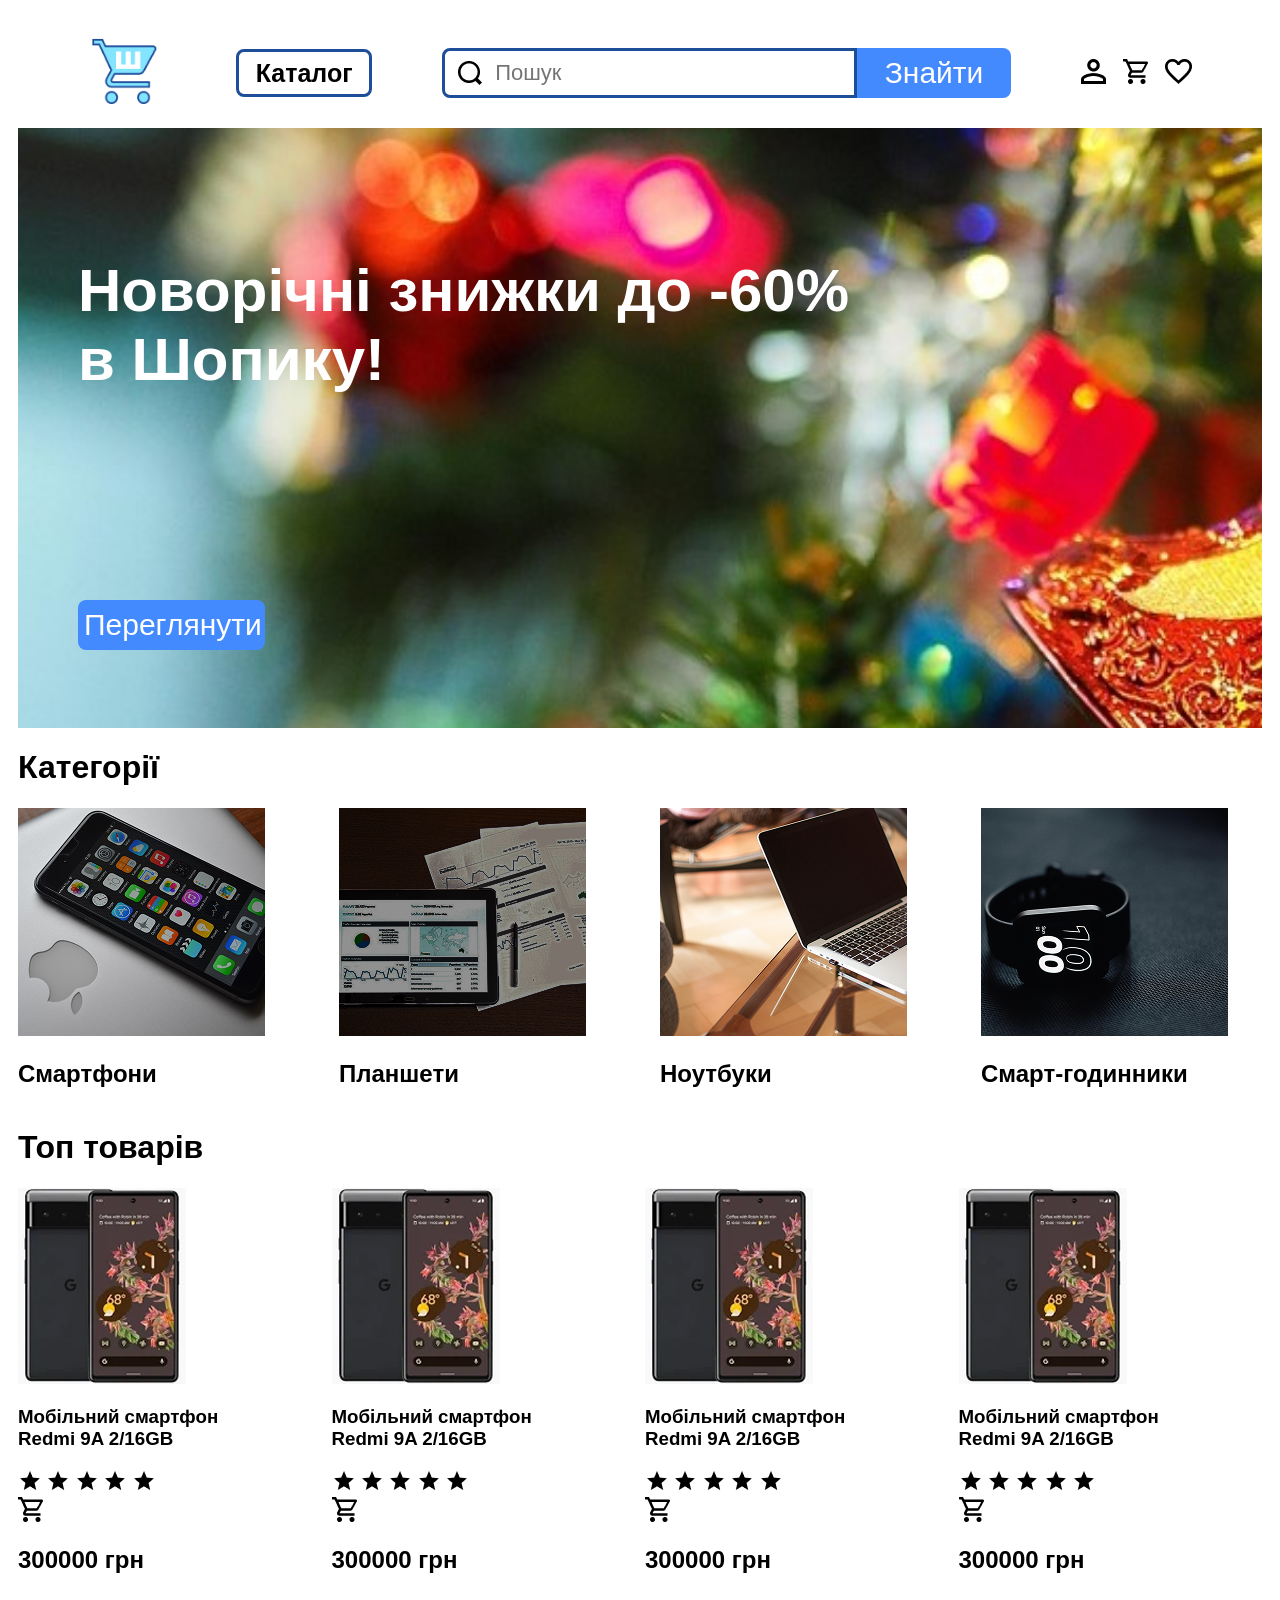
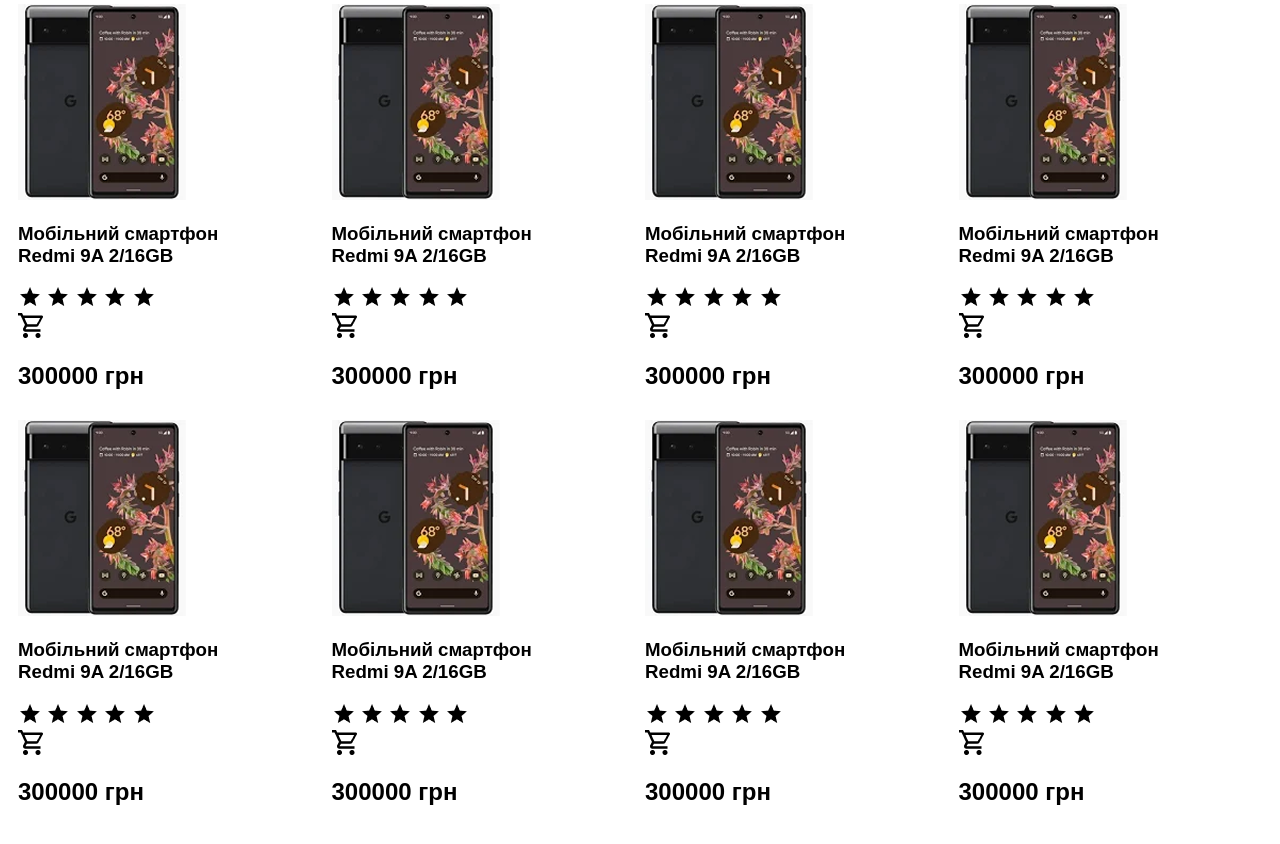
==== index.html @ fdf070a9 "Add files via upload" ====
<!DOCTYPE html>
<html lang="en">
<head>
    <meta charset="UTF-8">
    <meta name="viewport" content="width=device-width, initial-scale=1.0">
    <link rel="stylesheet"  href="css/style.css">
    <title>Шопик - Головна сторінка</title>
</head>
<body>
    <header class="layout_header">
        <div class="layout_container">
            <a href="index.html" class="logo">
                <img src="img/logo.png" alt="shopik">
            </a> 
            <nav class="layout_nav">
                <ul class="dropdown">
                    <a href="#"><h3 class="catalog">Каталог</h3></a>
                    <div class="dropdown_wrapper">
                        <ul class="dropdown_menu">
                            <li><a href="#">Смартфони</a></li>
                            <li><a href="#">Планшети</a></li>
                            <li><a href="#">Ноутбуки</a></li>
                            <li><a href="#">Смарт-годинники</a></li>
                        </ul>
                    </div>
                </ul>
                <form><ul class="search_button">
                    <input type="text" id="field_name" class="search" placeholder="Пошук">
                    <button class="btn">Знайти</button>
                </ul></form>
                <ul class="header_pages">
                    <a href="404.html" class="page">
                        <img src="img/account.png" alt="account">
                    </a> 
                    <a href="404.html" class="page">
                        <img src="img/cart.png" alt="cart">
                    </a> 
                    <a href="404.html" class="page">
                        <img src="img/favourite.png" alt="favourite">
                    </a> 
                </ul>
           </nav>
        </div>
    </header>
        <div class="layout_content">
            <div class="layout_container">
                <div class="sales">
                    <h2>Новорічні знижки до -60%<br>в Шопику!</h2>
                    <a href="sale.html"><button type="button" class="btn_sale">Переглянути</button></a>
                </div>
                <h1>Категорії</h1>
                <div class="categories">
                    <article class="category">
                        <a href="sale.html"><div class="category_img">
                            <img src="img/phone.png" alt="">
                        </div>
                    
                        <div class="category_name">
                            <h2>Смартфони</h2>
                        </div></a>
                    </article>

                    <article class="category">
                        <a href="sale.html"><div class="category_img">
                            <img src="img/tablet.png" alt="">
                        </div>
                    
                        <div class="category_name">
                            <h2>Планшети</h2>
                        </div></a>
                    </article>

                    <article class="category">
                        <a href="sale.html"><div class="category_img">
                            <img src="img/laptop.png" alt="">
                        </div>
                    
                        <div class="category_name">
                            <h2>Ноутбуки</h2>
                        </div></a>
                    </article>

                    <article class="category">
                        <a href="sale.html"><div class="category_img">
                            <img src="img/watch.png" alt="">
                        </div>
                    
                        <div class="category_name">
                            <h2>Смарт-годинники</h2>
                        </div></a>
                    </article>
                </div>
                    <h1>Топ товарів</h1>
                    <div class="top_products">
                        <article class="product">
                            <a href="sale.html"><div class="product_img">
                                <img src="img/product.png" alt="">
                            </div></a>
                        
                            <div class="product_description">
                                <a href="sale.html"><div class="product_name">
                                    <h3>Мобільний смартфон<br>Redmi 9A 2/16GB</h3>
                                </div></a>
                                <div class="product_rating">
                                    <img src="img/star.png" alt="star">
                                    <img src="img/star.png" alt="star">
                                    <img src="img/star.png" alt="star">
                                    <img src="img/star.png" alt="star">
                                    <img src="img/star.png" alt="star">
                                </div>
                                <div class="add_to_cart">
                                    <img src="img/cart.png" alt="">
                                </div>
                                <div class="product_price">
                                    <h2>300000 грн</h2>
                                </div>
                            </div>
                        </article>
                        <article class="product">
                            <a href="sale.html"><div class="product_img">
                                <img src="img/product.png" alt="">
                            </div></a>
                        
                            <div class="product_description">
                                <a href="sale.html"><div class="product_name">
                                    <h3>Мобільний смартфон<br>Redmi 9A 2/16GB</h3>
                                </div></a>
                                <div class="product_rating">
                                    <img src="img/star.png" alt="star">
                                    <img src="img/star.png" alt="star">
                                    <img src="img/star.png" alt="star">
                                    <img src="img/star.png" alt="star">
                                    <img src="img/star.png" alt="star">
                                </div>
                                <div class="add_to_cart">
                                    <img src="img/cart.png" alt="">
                                </div>
                                <div class="product_price">
                                    <h2>300000 грн</h2>
                                </div>
                            </div>
                        </article>
                        <article class="product">
                            <a href="sale.html"><div class="product_img">
                                <img src="img/product.png" alt="">
                            </div></a>
                        
                            <div class="product_description">
                                <a href="sale.html"><div class="product_name">
                                    <h3>Мобільний смартфон<br>Redmi 9A 2/16GB</h3>
                                </div></a>
                                <div class="product_rating">
                                    <img src="img/star.png" alt="star">
                                    <img src="img/star.png" alt="star">
                                    <img src="img/star.png" alt="star">
                                    <img src="img/star.png" alt="star">
                                    <img src="img/star.png" alt="star">
                                </div>
                                <div class="add_to_cart">
                                    <img src="img/cart.png" alt="">
                                </div>
                                <div class="product_price">
                                    <h2>300000 грн</h2>
                                </div>
                            </div>
                        </article>
                        <article class="product">
                            <a href="sale.html"><div class="product_img">
                                <img src="img/product.png" alt="">
                            </div></a>
                        
                            <div class="product_description">
                                <a href="sale.html"><div class="product_name">
                                    <h3>Мобільний смартфон<br>Redmi 9A 2/16GB</h3>
                                </div></a>
                                <div class="product_rating">
                                    <img src="img/star.png" alt="star">
                                    <img src="img/star.png" alt="star">
                                    <img src="img/star.png" alt="star">
                                    <img src="img/star.png" alt="star">
                                    <img src="img/star.png" alt="star">
                                </div>
                                <div class="add_to_cart">
                                    <img src="img/cart.png" alt="">
                                </div>
                                <div class="product_price">
                                    <h2>300000 грн</h2>
                                </div>
                            </div>
                        </article>
                        <article class="product">
                            <a href="sale.html"><div class="product_img">
                                <img src="img/product.png" alt="">
                            </div></a>
                        
                            <div class="product_description">
                                <a href="sale.html"><div class="product_name">
                                    <h3>Мобільний смартфон<br>Redmi 9A 2/16GB</h3>
                                </div></a>
                                <div class="product_rating">
                                    <img src="img/star.png" alt="star">
                                    <img src="img/star.png" alt="star">
                                    <img src="img/star.png" alt="star">
                                    <img src="img/star.png" alt="star">
                                    <img src="img/star.png" alt="star">
                                </div>
                                <div class="add_to_cart">
                                    <img src="img/cart.png" alt="">
                                </div>
                                <div class="product_price">
                                    <h2>300000 грн</h2>
                                </div>
                            </div>
                        </article>
                        <article class="product">
                            <a href="sale.html"><div class="product_img">
                                <img src="img/product.png" alt="">
                            </div></a>
                        
                            <div class="product_description">
                                <a href="sale.html"><div class="product_name">
                                    <h3>Мобільний смартфон<br>Redmi 9A 2/16GB</h3>
                                </div></a>
                                <div class="product_rating">
                                    <img src="img/star.png" alt="star">
                                    <img src="img/star.png" alt="star">
                                    <img src="img/star.png" alt="star">
                                    <img src="img/star.png" alt="star">
                                    <img src="img/star.png" alt="star">
                                </div>
                                <div class="add_to_cart">
                                    <img src="img/cart.png" alt="">
                                </div>
                                <div class="product_price">
                                    <h2>300000 грн</h2>
                                </div>
                            </div>
                        </article>
                        <article class="product">
                            <a href="sale.html"><div class="product_img">
                                <img src="img/product.png" alt="">
                            </div></a>
                        
                            <div class="product_description">
                                <a href="sale.html"><div class="product_name">
                                    <h3>Мобільний смартфон<br>Redmi 9A 2/16GB</h3>
                                </div></a>
                                <div class="product_rating">
                                    <img src="img/star.png" alt="star">
                                    <img src="img/star.png" alt="star">
                                    <img src="img/star.png" alt="star">
                                    <img src="img/star.png" alt="star">
                                    <img src="img/star.png" alt="star">
                                </div>
                                <div class="add_to_cart">
                                    <img src="img/cart.png" alt="">
                                </div>
                                <div class="product_price">
                                    <h2>300000 грн</h2>
                                </div>
                            </div>
                        </article>
                        <article class="product">
                            <a href="sale.html"><div class="product_img">
                                <img src="img/product.png" alt="">
                            </div></a>
                        
                            <div class="product_description">
                                <a href="sale.html"><div class="product_name">
                                    <h3>Мобільний смартфон<br>Redmi 9A 2/16GB</h3>
                                </div></a>
                                <div class="product_rating">
                                    <img src="img/star.png" alt="star">
                                    <img src="img/star.png" alt="star">
                                    <img src="img/star.png" alt="star">
                                    <img src="img/star.png" alt="star">
                                    <img src="img/star.png" alt="star">
                                </div>
                                <div class="add_to_cart">
                                    <img src="img/cart.png" alt="">
                                </div>
                                <div class="product_price">
                                    <h2>300000 грн</h2>
                                </div>
                            </div>
                        </article>
                        <article class="product">
                            <a href="sale.html"><div class="product_img">
                                <img src="img/product.png" alt="">
                            </div></a>
                        
                            <div class="product_description">
                                <a href="sale.html"><div class="product_name">
                                    <h3>Мобільний смартфон<br>Redmi 9A 2/16GB</h3>
                                </div></a>
                                <div class="product_rating">
                                    <img src="img/star.png" alt="star">
                                    <img src="img/star.png" alt="star">
                                    <img src="img/star.png" alt="star">
                                    <img src="img/star.png" alt="star">
                                    <img src="img/star.png" alt="star">
                                </div>
                                <div class="add_to_cart">
                                    <img src="img/cart.png" alt="">
                                </div>
                                <div class="product_price">
                                    <h2>300000 грн</h2>
                                </div>
                            </div>
                        </article>
                        <article class="product">
                            <a href="sale.html"><div class="product_img">
                                <img src="img/product.png" alt="">
                            </div></a>
                        
                            <div class="product_description">
                                <a href="sale.html"><div class="product_name">
                                    <h3>Мобільний смартфон<br>Redmi 9A 2/16GB</h3>
                                </div></a>
                                <div class="product_rating">
                                    <img src="img/star.png" alt="star">
                                    <img src="img/star.png" alt="star">
                                    <img src="img/star.png" alt="star">
                                    <img src="img/star.png" alt="star">
                                    <img src="img/star.png" alt="star">
                                </div>
                                <div class="add_to_cart">
                                    <img src="img/cart.png" alt="">
                                </div>
                                <div class="product_price">
                                    <h2>300000 грн</h2>
                                </div>
                            </div>
                        </article>
                        <article class="product">
                            <a href="sale.html"><div class="product_img">
                                <img src="img/product.png" alt="">
                            </div></a>
                        
                            <div class="product_description">
                                <a href="sale.html"><div class="product_name">
                                    <h3>Мобільний смартфон<br>Redmi 9A 2/16GB</h3>
                                </div></a>
                                <div class="product_rating">
                                    <img src="img/star.png" alt="star">
                                    <img src="img/star.png" alt="star">
                                    <img src="img/star.png" alt="star">
                                    <img src="img/star.png" alt="star">
                                    <img src="img/star.png" alt="star">
                                </div>
                                <div class="add_to_cart">
                                    <img src="img/cart.png" alt="">
                                </div>
                                <div class="product_price">
                                    <h2>300000 грн</h2>
                                </div>
                            </div>
                        </article>
                        <article class="product">
                            <a href="sale.html"><div class="product_img">
                                <img src="img/product.png" alt="">
                            </div></a>
                        
                            <div class="product_description">
                                <a href="sale.html"><div class="product_name">
                                    <h3>Мобільний смартфон<br>Redmi 9A 2/16GB</h3>
                                </div></a>
                                <div class="product_rating">
                                    <img src="img/star.png" alt="star">
                                    <img src="img/star.png" alt="star">
                                    <img src="img/star.png" alt="star">
                                    <img src="img/star.png" alt="star">
                                    <img src="img/star.png" alt="star">
                                </div>
                                <div class="add_to_cart">
                                    <img src="img/cart.png" alt="">
                                </div>
                                <div class="product_price">
                                    <h2>300000 грн</h2>
                                </div>
                            </div>
                        </article>
                    </div>
                </div>
            </div>
        </div>
</body>
</html>
---- css/style.css ----
:root{
    font-family: 'Franklin Gothic Medium', 'Arial Narrow', Arial, sans-serif;
    margin: 10px;
}

.layout_header > .layout_container{
    display: flex;
    flex-flow: row nowrap;
    justify-content: center;
    align-items: center;
    gap: 30px;
}

.layout_nav{
    list-style: none;
    margin-top: -10px;
    margin-bottom: -10px;
    display: flex;
    flex-flow: row nowrap;
    align-items: center;
    gap: 30px;
}

.header_pages{
   display: grid;
   grid-template-columns: 1fr 1fr 1fr;
   grid-gap: 15px 15px;
   flex-flow: row nowrap;
   align-items: center;
}

.logo > img{
    width: 78px;
    height: auto;
}

.top_products{
    display: grid;
    grid-template-columns: 1fr 1fr 1fr 1fr;
    grid-gap: 10px 10px;
    align-items: center;
    justify-content: space-between;
    flex-flow: row nowrap;
}

.categories{
    display: grid;
    grid-template-columns: 1fr 1fr 1fr 1fr;
    grid-gap: 40px 40px;
    align-items: end;
    
}

.layout_container > .categories{
    justify-content: center;
    align-items: start;
}

.layout_container > .categories > .category_name{
    color: white;
}

.layout_nav > ul{
    list-style: none;
}

a{
    text-decoration: none;
    color: black;
}

.search{
    appearance: none;
    background-image: url(../img/search.png);
    background-repeat: no-repeat;
    background-position: left 13px top 50%;
    width: 400px;
    height: 42px;
    padding-left: 50px;
    border-radius: 8px 0 0 8px;
    border: 3px solid #1E4D9A;
    font-size: 22px;
}

.header_pages{
    gap: 15px;
}

.search_button{
    display: flex;
    flex-flow: row nowrap;
    justify-content: space-between;
    align-items: center;
}

.btn{
    border: 0;
    width: 30%;
    height: 50px;
    font-size: 30px;
    border-radius: 0 8px 8px 0;
    background-color: #448AFF;
    color: white;
}

.btn_buy{
    border: 0;
    width: 40%;
    height: 50px;
    font-size: 30px;
    border-radius: 8px;
    background-color: #448AFF;
    color: white;
}

.layout_nav > ul > .dropdown:hover > .dropdown_wrapper{
    display: block;
}

.layout_nav > ul > .dropdown{
    position: relative;
}

.dropdown_wrapper{
    padding: 16px;
    display: none;
    position: absolute;
    left: 0;
    top: 100%;
    z-index: 120;
}

.dropdown_menu{
    background-color: white;
    margin: 0;
    list-style: none;
    min-width: 221px;
    border-radius: 8px;
    box-shadow: 0px 0px 0px rgba(18, 40, 85, 0.04), 0px 0px 2px rgba(14, 16, 20, 0.08), 0px, 4px, 12px, rgba(34, 36, 41, 0.08);
    padding-left: 8px;
}

.dropdown_menu > ul > a{
    padding: 8px;
    display: block;
    border-radius: 4px;
    color: #0E1014;
    font-family: "SF Pro Text", sans-serif;
    font-size: 16px;
    line-height: 1.5;
}

.dropdown_menu > ul > a:hover{
    background: #e8f6ff;
    color: #1B8BE0;
}

.btn_sale{
    border: 0;
    width: 15%;
    height: 50px;
    font-size: 30px;
    border-radius: 8px;
    background-color: #448AFF;
    color: white;
    margin-left: 60px;
}

.sales{
    height: 600px;  
    align-items: center;
    display: grid;
    gap: 0;
    background: url(../img/christmas.jpg);
    background-repeat: no-repeat;
    background-size: 2700px auto;
    
}

.sales > h2{
    font-size: 60px;
    color: white;
    margin-left: 60px;
}

.product_rating{
    width: 50%;
    height: auto;
}

.catalog{
    font-size: 25px;
    border: 3px solid #1E4D9A;
    height: 42px;
    width: 130px;
    border-radius: 8px;
    text-align: center;
    display: flex;
    justify-content: center;
    align-items: center;
}

.product_characteristics{
    display: flex;
    justify-content: space-between;
    align-items: center;
    list-style-type: none;
    padding: 10px 0;
}

.characteristic > span{
    font-size: 30px;
    margin-right: 500px;
}
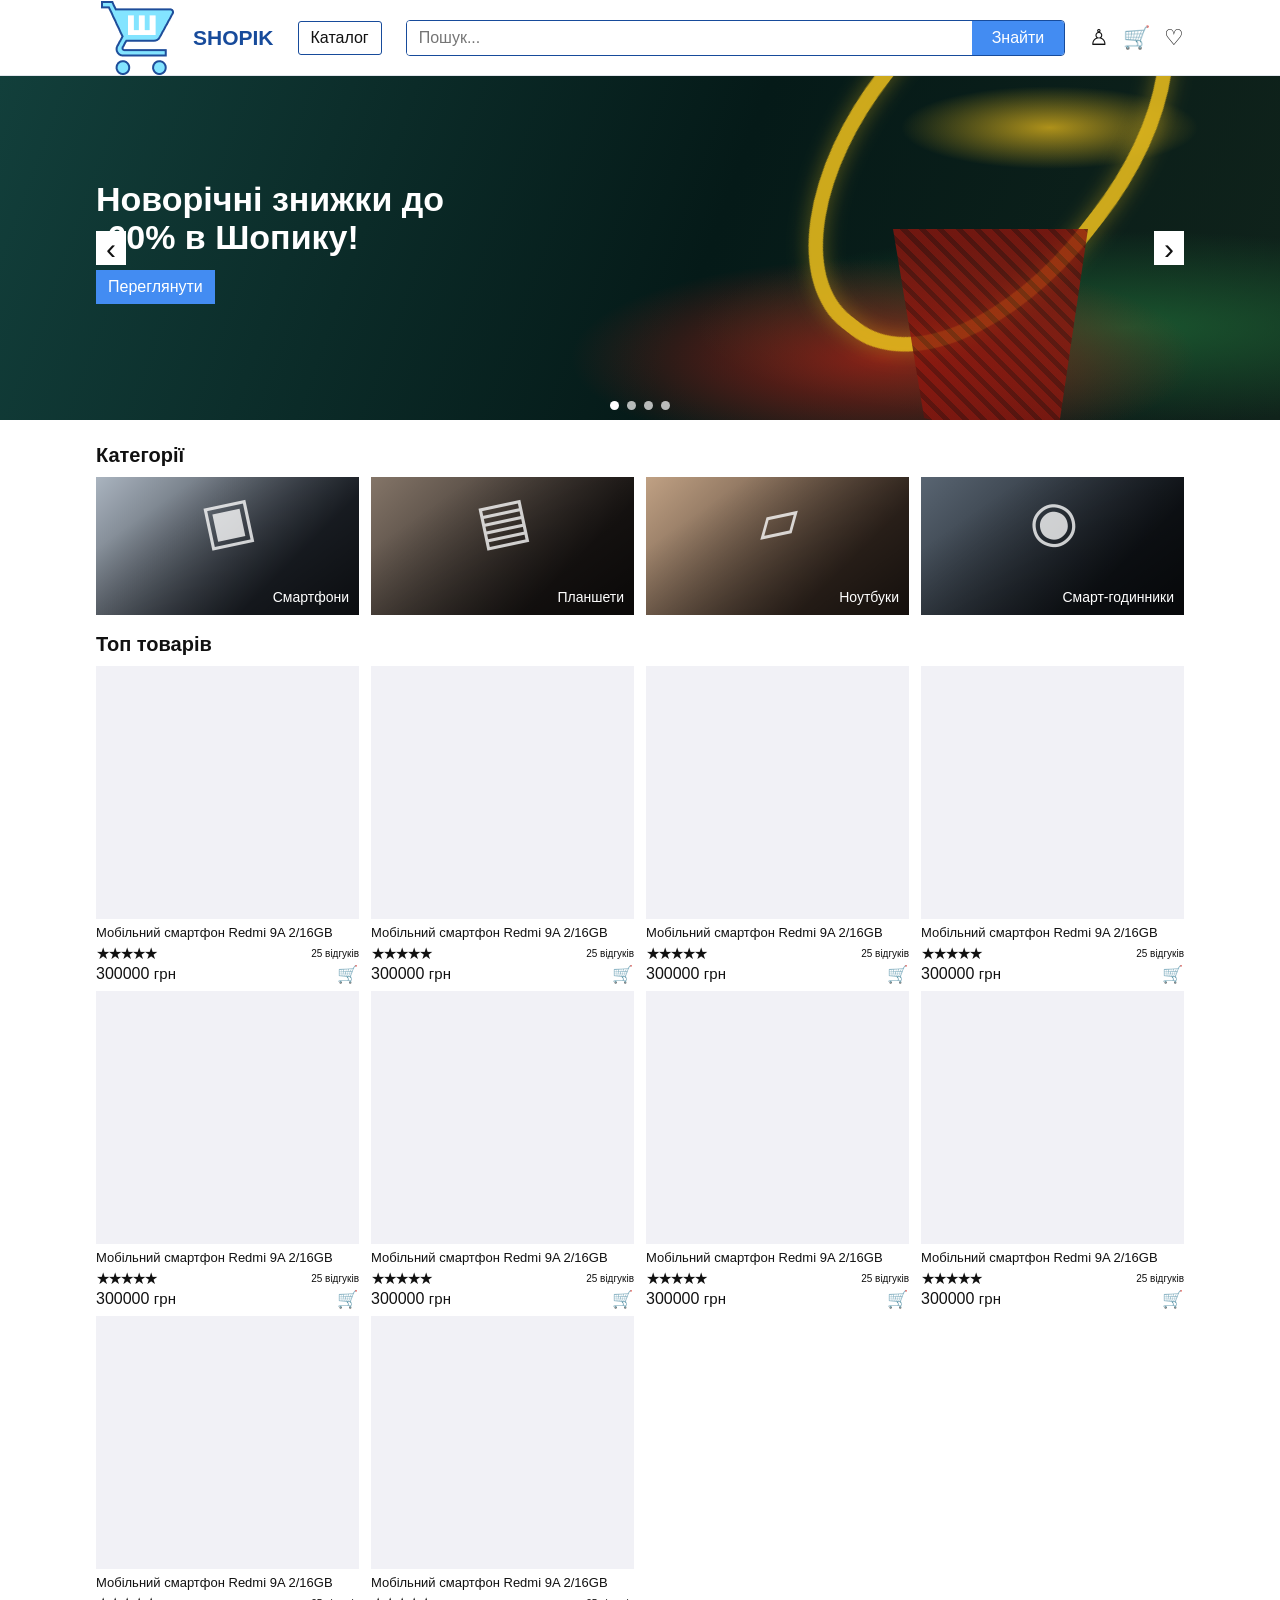
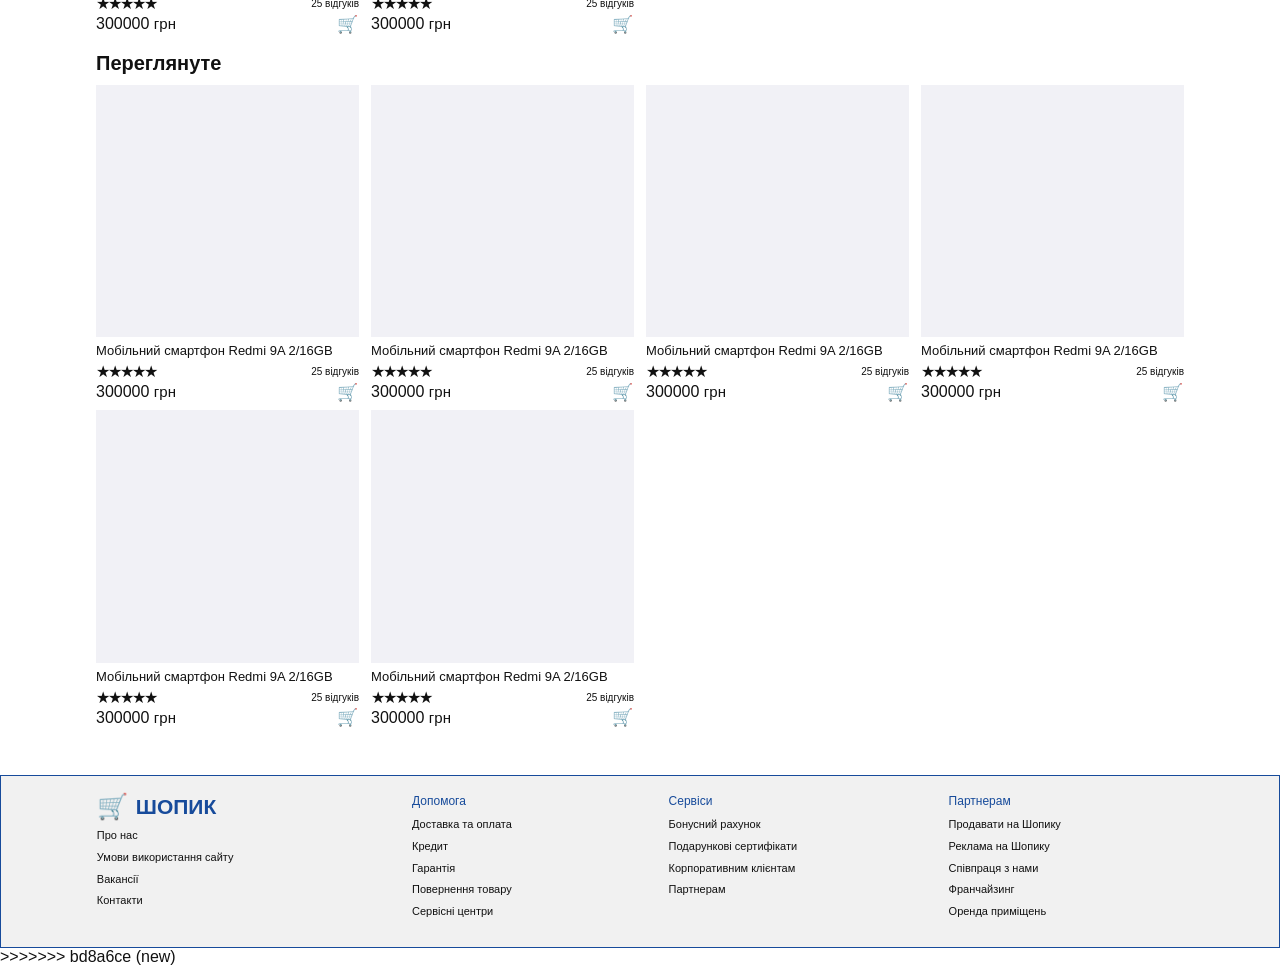
==== commit fb1dd94d: "new" ====
--- a/index.html
+++ b/index.html
@@ -1,388 +1,599 @@
-<!DOCTYPE html>
-<html lang="en">
-<head>
-    <meta charset="UTF-8">
-    <meta name="viewport" content="width=device-width, initial-scale=1.0">
-    <link rel="stylesheet"  href="css/style.css">
-    <title>Шопик - Головна сторінка</title>
-</head>
-<body>
-    <header class="layout_header">
-        <div class="layout_container">
-            <a href="index.html" class="logo">
-                <img src="img/logo.png" alt="shopik">
-            </a> 
-            <nav class="layout_nav">
-                <ul class="dropdown">
-                    <a href="#"><h3 class="catalog">Каталог</h3></a>
-                    <div class="dropdown_wrapper">
-                        <ul class="dropdown_menu">
-                            <li><a href="#">Смартфони</a></li>
-                            <li><a href="#">Планшети</a></li>
-                            <li><a href="#">Ноутбуки</a></li>
-                            <li><a href="#">Смарт-годинники</a></li>
-                        </ul>
-                    </div>
-                </ul>
-                <form><ul class="search_button">
-                    <input type="text" id="field_name" class="search" placeholder="Пошук">
-                    <button class="btn">Знайти</button>
-                </ul></form>
-                <ul class="header_pages">
-                    <a href="404.html" class="page">
-                        <img src="img/account.png" alt="account">
-                    </a> 
-                    <a href="404.html" class="page">
-                        <img src="img/cart.png" alt="cart">
-                    </a> 
-                    <a href="404.html" class="page">
-                        <img src="img/favourite.png" alt="favourite">
-                    </a> 
-                </ul>
-           </nav>
-        </div>
-    </header>
-        <div class="layout_content">
-            <div class="layout_container">
-                <div class="sales">
-                    <h2>Новорічні знижки до -60%<br>в Шопику!</h2>
-                    <a href="sale.html"><button type="button" class="btn_sale">Переглянути</button></a>
-                </div>
-                <h1>Категорії</h1>
-                <div class="categories">
-                    <article class="category">
-                        <a href="sale.html"><div class="category_img">
-                            <img src="img/phone.png" alt="">
-                        </div>
-                    
-                        <div class="category_name">
-                            <h2>Смартфони</h2>
-                        </div></a>
-                    </article>
-
-                    <article class="category">
-                        <a href="sale.html"><div class="category_img">
-                            <img src="img/tablet.png" alt="">
-                        </div>
-                    
-                        <div class="category_name">
-                            <h2>Планшети</h2>
-                        </div></a>
-                    </article>
-
-                    <article class="category">
-                        <a href="sale.html"><div class="category_img">
-                            <img src="img/laptop.png" alt="">
-                        </div>
-                    
-                        <div class="category_name">
-                            <h2>Ноутбуки</h2>
-                        </div></a>
-                    </article>
-
-                    <article class="category">
-                        <a href="sale.html"><div class="category_img">
-                            <img src="img/watch.png" alt="">
-                        </div>
-                    
-                        <div class="category_name">
-                            <h2>Смарт-годинники</h2>
-                        </div></a>
-                    </article>
-                </div>
-                    <h1>Топ товарів</h1>
-                    <div class="top_products">
-                        <article class="product">
-                            <a href="sale.html"><div class="product_img">
-                                <img src="img/product.png" alt="">
-                            </div></a>
-                        
-                            <div class="product_description">
-                                <a href="sale.html"><div class="product_name">
-                                    <h3>Мобільний смартфон<br>Redmi 9A 2/16GB</h3>
-                                </div></a>
-                                <div class="product_rating">
-                                    <img src="img/star.png" alt="star">
-                                    <img src="img/star.png" alt="star">
-                                    <img src="img/star.png" alt="star">
-                                    <img src="img/star.png" alt="star">
-                                    <img src="img/star.png" alt="star">
-                                </div>
-                                <div class="add_to_cart">
-                                    <img src="img/cart.png" alt="">
-                                </div>
-                                <div class="product_price">
-                                    <h2>300000 грн</h2>
-                                </div>
-                            </div>
-                        </article>
-                        <article class="product">
-                            <a href="sale.html"><div class="product_img">
-                                <img src="img/product.png" alt="">
-                            </div></a>
-                        
-                            <div class="product_description">
-                                <a href="sale.html"><div class="product_name">
-                                    <h3>Мобільний смартфон<br>Redmi 9A 2/16GB</h3>
-                                </div></a>
-                                <div class="product_rating">
-                                    <img src="img/star.png" alt="star">
-                                    <img src="img/star.png" alt="star">
-                                    <img src="img/star.png" alt="star">
-                                    <img src="img/star.png" alt="star">
-                                    <img src="img/star.png" alt="star">
-                                </div>
-                                <div class="add_to_cart">
-                                    <img src="img/cart.png" alt="">
-                                </div>
-                                <div class="product_price">
-                                    <h2>300000 грн</h2>
-                                </div>
-                            </div>
-                        </article>
-                        <article class="product">
-                            <a href="sale.html"><div class="product_img">
-                                <img src="img/product.png" alt="">
-                            </div></a>
-                        
-                            <div class="product_description">
-                                <a href="sale.html"><div class="product_name">
-                                    <h3>Мобільний смартфон<br>Redmi 9A 2/16GB</h3>
-                                </div></a>
-                                <div class="product_rating">
-                                    <img src="img/star.png" alt="star">
-                                    <img src="img/star.png" alt="star">
-                                    <img src="img/star.png" alt="star">
-                                    <img src="img/star.png" alt="star">
-                                    <img src="img/star.png" alt="star">
-                                </div>
-                                <div class="add_to_cart">
-                                    <img src="img/cart.png" alt="">
-                                </div>
-                                <div class="product_price">
-                                    <h2>300000 грн</h2>
-                                </div>
-                            </div>
-                        </article>
-                        <article class="product">
-                            <a href="sale.html"><div class="product_img">
-                                <img src="img/product.png" alt="">
-                            </div></a>
-                        
-                            <div class="product_description">
-                                <a href="sale.html"><div class="product_name">
-                                    <h3>Мобільний смартфон<br>Redmi 9A 2/16GB</h3>
-                                </div></a>
-                                <div class="product_rating">
-                                    <img src="img/star.png" alt="star">
-                                    <img src="img/star.png" alt="star">
-                                    <img src="img/star.png" alt="star">
-                                    <img src="img/star.png" alt="star">
-                                    <img src="img/star.png" alt="star">
-                                </div>
-                                <div class="add_to_cart">
-                                    <img src="img/cart.png" alt="">
-                                </div>
-                                <div class="product_price">
-                                    <h2>300000 грн</h2>
-                                </div>
-                            </div>
-                        </article>
-                        <article class="product">
-                            <a href="sale.html"><div class="product_img">
-                                <img src="img/product.png" alt="">
-                            </div></a>
-                        
-                            <div class="product_description">
-                                <a href="sale.html"><div class="product_name">
-                                    <h3>Мобільний смартфон<br>Redmi 9A 2/16GB</h3>
-                                </div></a>
-                                <div class="product_rating">
-                                    <img src="img/star.png" alt="star">
-                                    <img src="img/star.png" alt="star">
-                                    <img src="img/star.png" alt="star">
-                                    <img src="img/star.png" alt="star">
-                                    <img src="img/star.png" alt="star">
-                                </div>
-                                <div class="add_to_cart">
-                                    <img src="img/cart.png" alt="">
-                                </div>
-                                <div class="product_price">
-                                    <h2>300000 грн</h2>
-                                </div>
-                            </div>
-                        </article>
-                        <article class="product">
-                            <a href="sale.html"><div class="product_img">
-                                <img src="img/product.png" alt="">
-                            </div></a>
-                        
-                            <div class="product_description">
-                                <a href="sale.html"><div class="product_name">
-                                    <h3>Мобільний смартфон<br>Redmi 9A 2/16GB</h3>
-                                </div></a>
-                                <div class="product_rating">
-                                    <img src="img/star.png" alt="star">
-                                    <img src="img/star.png" alt="star">
-                                    <img src="img/star.png" alt="star">
-                                    <img src="img/star.png" alt="star">
-                                    <img src="img/star.png" alt="star">
-                                </div>
-                                <div class="add_to_cart">
-                                    <img src="img/cart.png" alt="">
-                                </div>
-                                <div class="product_price">
-                                    <h2>300000 грн</h2>
-                                </div>
-                            </div>
-                        </article>
-                        <article class="product">
-                            <a href="sale.html"><div class="product_img">
-                                <img src="img/product.png" alt="">
-                            </div></a>
-                        
-                            <div class="product_description">
-                                <a href="sale.html"><div class="product_name">
-                                    <h3>Мобільний смартфон<br>Redmi 9A 2/16GB</h3>
-                                </div></a>
-                                <div class="product_rating">
-                                    <img src="img/star.png" alt="star">
-                                    <img src="img/star.png" alt="star">
-                                    <img src="img/star.png" alt="star">
-                                    <img src="img/star.png" alt="star">
-                                    <img src="img/star.png" alt="star">
-                                </div>
-                                <div class="add_to_cart">
-                                    <img src="img/cart.png" alt="">
-                                </div>
-                                <div class="product_price">
-                                    <h2>300000 грн</h2>
-                                </div>
-                            </div>
-                        </article>
-                        <article class="product">
-                            <a href="sale.html"><div class="product_img">
-                                <img src="img/product.png" alt="">
-                            </div></a>
-                        
-                            <div class="product_description">
-                                <a href="sale.html"><div class="product_name">
-                                    <h3>Мобільний смартфон<br>Redmi 9A 2/16GB</h3>
-                                </div></a>
-                                <div class="product_rating">
-                                    <img src="img/star.png" alt="star">
-                                    <img src="img/star.png" alt="star">
-                                    <img src="img/star.png" alt="star">
-                                    <img src="img/star.png" alt="star">
-                                    <img src="img/star.png" alt="star">
-                                </div>
-                                <div class="add_to_cart">
-                                    <img src="img/cart.png" alt="">
-                                </div>
-                                <div class="product_price">
-                                    <h2>300000 грн</h2>
-                                </div>
-                            </div>
-                        </article>
-                        <article class="product">
-                            <a href="sale.html"><div class="product_img">
-                                <img src="img/product.png" alt="">
-                            </div></a>
-                        
-                            <div class="product_description">
-                                <a href="sale.html"><div class="product_name">
-                                    <h3>Мобільний смартфон<br>Redmi 9A 2/16GB</h3>
-                                </div></a>
-                                <div class="product_rating">
-                                    <img src="img/star.png" alt="star">
-                                    <img src="img/star.png" alt="star">
-                                    <img src="img/star.png" alt="star">
-                                    <img src="img/star.png" alt="star">
-                                    <img src="img/star.png" alt="star">
-                                </div>
-                                <div class="add_to_cart">
-                                    <img src="img/cart.png" alt="">
-                                </div>
-                                <div class="product_price">
-                                    <h2>300000 грн</h2>
-                                </div>
-                            </div>
-                        </article>
-                        <article class="product">
-                            <a href="sale.html"><div class="product_img">
-                                <img src="img/product.png" alt="">
-                            </div></a>
-                        
-                            <div class="product_description">
-                                <a href="sale.html"><div class="product_name">
-                                    <h3>Мобільний смартфон<br>Redmi 9A 2/16GB</h3>
-                                </div></a>
-                                <div class="product_rating">
-                                    <img src="img/star.png" alt="star">
-                                    <img src="img/star.png" alt="star">
-                                    <img src="img/star.png" alt="star">
-                                    <img src="img/star.png" alt="star">
-                                    <img src="img/star.png" alt="star">
-                                </div>
-                                <div class="add_to_cart">
-                                    <img src="img/cart.png" alt="">
-                                </div>
-                                <div class="product_price">
-                                    <h2>300000 грн</h2>
-                                </div>
-                            </div>
-                        </article>
-                        <article class="product">
-                            <a href="sale.html"><div class="product_img">
-                                <img src="img/product.png" alt="">
-                            </div></a>
-                        
-                            <div class="product_description">
-                                <a href="sale.html"><div class="product_name">
-                                    <h3>Мобільний смартфон<br>Redmi 9A 2/16GB</h3>
-                                </div></a>
-                                <div class="product_rating">
-                                    <img src="img/star.png" alt="star">
-                                    <img src="img/star.png" alt="star">
-                                    <img src="img/star.png" alt="star">
-                                    <img src="img/star.png" alt="star">
-                                    <img src="img/star.png" alt="star">
-                                </div>
-                                <div class="add_to_cart">
-                                    <img src="img/cart.png" alt="">
-                                </div>
-                                <div class="product_price">
-                                    <h2>300000 грн</h2>
-                                </div>
-                            </div>
-                        </article>
-                        <article class="product">
-                            <a href="sale.html"><div class="product_img">
-                                <img src="img/product.png" alt="">
-                            </div></a>
-                        
-                            <div class="product_description">
-                                <a href="sale.html"><div class="product_name">
-                                    <h3>Мобільний смартфон<br>Redmi 9A 2/16GB</h3>
-                                </div></a>
-                                <div class="product_rating">
-                                    <img src="img/star.png" alt="star">
-                                    <img src="img/star.png" alt="star">
-                                    <img src="img/star.png" alt="star">
-                                    <img src="img/star.png" alt="star">
-                                    <img src="img/star.png" alt="star">
-                                </div>
-                                <div class="add_to_cart">
-                                    <img src="img/cart.png" alt="">
-                                </div>
-                                <div class="product_price">
-                                    <h2>300000 грн</h2>
-                                </div>
-                            </div>
-                        </article>
-                    </div>
-                </div>
-            </div>
-        </div>
-</body>
-</html>+<!doctype html>
+<html lang="uk">
+<head>
+  <meta charset="utf-8">
+  <meta name="viewport" content="width=device-width, initial-scale=1">
+  <meta name="description" content="Каталог техніки магазину Шопик">
+  <title>Шопик — техніка для кожного</title>
+  <link rel="stylesheet" href="./css/style.css">
+</head>
+<body>
+  <header class="site-header" id="top">
+    <div class="page-container site-header__inner">
+      <a class="brand" href="#top" aria-label="Шопик — на головну">
+        <img src="img/logo.png">
+        <span>shopik</span>
+      </a>
+      <nav class="main-nav" aria-label="Головна навігація">
+        <a class="catalog-link" href="#categories">Каталог</a>
+      </nav>
+      <div class="search" role="search">
+        <label class="visually-hidden" for="site-search">Пошук товарів</label>
+        <input id="site-search" type="search" placeholder="Пошук...">
+        <button type="button">Знайти</button>
+      </div>
+      <nav class="user-nav" aria-label="Особисті розділи">
+        <a href="#footer" aria-label="Профіль">♙</a>
+        <a href="#top-products" aria-label="Кошик">🛒</a>
+        <a href="#viewed" aria-label="Обране">♡</a>
+      </nav>
+    </div>
+  </header>
+
+  <main>
+    <section class="hero" aria-label="Спеціальна пропозиція">
+      <div class="hero__decoration" aria-hidden="true">
+        <span class="hero__bauble hero__bauble--one"></span>
+        <span class="hero__bauble hero__bauble--two"></span>
+        <span class="hero__ribbon"></span>
+      </div>
+      <div class="page-container hero__inner">
+        <div class="hero__copy" aria-live="polite">
+          <h1 id="hero-title">Новорічні знижки до -60% в Шопику!</h1>
+          <a class="primary-link" id="hero-link" href="#top-products">Переглянути</a>
+        </div>
+        <button class="slider-arrow slider-arrow--left" type="button" aria-label="Попередній слайд">‹</button>
+        <button class="slider-arrow slider-arrow--right" type="button" aria-label="Наступний слайд">›</button>
+        <div class="slider-dots" role="group" aria-label="Слайд 1 з 4">
+          <button class="slider-dots__dot is-active" type="button" aria-label="Слайд 1"></button>
+          <button class="slider-dots__dot" type="button" aria-label="Слайд 2"></button>
+          <button class="slider-dots__dot" type="button" aria-label="Слайд 3"></button>
+          <button class="slider-dots__dot" type="button" aria-label="Слайд 4"></button>
+        </div>
+      </div>
+    </section>
+
+    <section class="detail-page page-container" id="detail-page" hidden aria-live="polite">
+      <a class="detail-page__back" href="#top">← На головну</a>
+      <div id="detail-content"></div>
+    </section>
+
+    <div class="page-container page-content">
+      <section class="categories" id="categories" aria-labelledby="categories-title">
+        <h2 id="categories-title">Категорії</h2>
+        <ul class="category-grid">
+          <li class="category-card category-card--phones">
+            <a class="category-card__link" href="#category/phones">
+              <span class="category-card__symbol" aria-hidden="true">▣</span>
+              <span>Смартфони</span>
+            </a>
+          </li>
+          <li class="category-card category-card--tablets">
+            <a class="category-card__link" href="#category/tablets">
+              <span class="category-card__symbol" aria-hidden="true">▤</span>
+              <span>Планшети</span>
+            </a>
+          </li>
+          <li class="category-card category-card--laptops">
+            <a class="category-card__link" href="#category/laptops">
+              <span class="category-card__symbol" aria-hidden="true">▱</span>
+              <span>Ноутбуки</span>
+            </a>
+          </li>
+          <li class="category-card category-card--watches">
+            <a class="category-card__link" href="#category/watches">
+              <span class="category-card__symbol" aria-hidden="true">◉</span>
+              <span>Смарт-годинники</span>
+            </a>
+          </li>
+        </ul>
+      </section>
+
+      <section class="product-section" id="top-products" aria-labelledby="top-products-title">
+        <h2 id="top-products-title">Топ товарів</h2>
+        <div class="product-grid">
+          <article class="product-card" role="link" tabindex="0" data-product="redmi-9a" aria-label="Мобільний смартфон Redmi 9A 2/16GB, детальніше">
+            <div class="product-card__image" role="img" aria-label="Зображення смартфона"></div>
+            <h3>Мобільний смартфон Redmi 9A 2/16GB</h3>
+            <div class="product-card__meta">
+              <span class="rating" aria-label="Оцінка 5 з 5">★★★★★</span>
+              <span class="reviews">25 відгуків</span>
+            </div>
+            <div class="product-card__purchase">
+              <p class="price">300000 <span>грн</span></p>
+              <button type="button" aria-label="Додати до кошика">🛒</button>
+            </div>
+          </article>
+          <article class="product-card" role="link" tabindex="0" data-product="redmi-9a" aria-label="Мобільний смартфон Redmi 9A 2/16GB, детальніше">
+            <div class="product-card__image" role="img" aria-label="Зображення смартфона"></div>
+            <h3>Мобільний смартфон Redmi 9A 2/16GB</h3>
+            <div class="product-card__meta">
+              <span class="rating" aria-label="Оцінка 5 з 5">★★★★★</span>
+              <span class="reviews">25 відгуків</span>
+            </div>
+            <div class="product-card__purchase">
+              <p class="price">300000 <span>грн</span></p>
+              <button type="button" aria-label="Додати до кошика">🛒</button>
+            </div>
+          </article>
+          <article class="product-card" role="link" tabindex="0" data-product="redmi-9a" aria-label="Мобільний смартфон Redmi 9A 2/16GB, детальніше">
+            <div class="product-card__image" role="img" aria-label="Зображення смартфона"></div>
+            <h3>Мобільний смартфон Redmi 9A 2/16GB</h3>
+            <div class="product-card__meta">
+              <span class="rating" aria-label="Оцінка 5 з 5">★★★★★</span>
+              <span class="reviews">25 відгуків</span>
+            </div>
+            <div class="product-card__purchase">
+              <p class="price">300000 <span>грн</span></p>
+              <button type="button" aria-label="Додати до кошика">🛒</button>
+            </div>
+          </article>
+          <article class="product-card" role="link" tabindex="0" data-product="redmi-9a" aria-label="Мобільний смартфон Redmi 9A 2/16GB, детальніше">
+            <div class="product-card__image" role="img" aria-label="Зображення смартфона"></div>
+            <h3>Мобільний смартфон Redmi 9A 2/16GB</h3>
+            <div class="product-card__meta">
+              <span class="rating" aria-label="Оцінка 5 з 5">★★★★★</span>
+              <span class="reviews">25 відгуків</span>
+            </div>
+            <div class="product-card__purchase">
+              <p class="price">300000 <span>грн</span></p>
+              <button type="button" aria-label="Додати до кошика">🛒</button>
+            </div>
+          </article>
+          <article class="product-card" role="link" tabindex="0" data-product="redmi-9a" aria-label="Мобільний смартфон Redmi 9A 2/16GB, детальніше">
+            <div class="product-card__image" role="img" aria-label="Зображення смартфона"></div>
+            <h3>Мобільний смартфон Redmi 9A 2/16GB</h3>
+            <div class="product-card__meta">
+              <span class="rating" aria-label="Оцінка 5 з 5">★★★★★</span>
+              <span class="reviews">25 відгуків</span>
+            </div>
+            <div class="product-card__purchase">
+              <p class="price">300000 <span>грн</span></p>
+              <button type="button" aria-label="Додати до кошика">🛒</button>
+            </div>
+          </article>
+          <article class="product-card" role="link" tabindex="0" data-product="redmi-9a" aria-label="Мобільний смартфон Redmi 9A 2/16GB, детальніше">
+            <div class="product-card__image" role="img" aria-label="Зображення смартфона"></div>
+            <h3>Мобільний смартфон Redmi 9A 2/16GB</h3>
+            <div class="product-card__meta">
+              <span class="rating" aria-label="Оцінка 5 з 5">★★★★★</span>
+              <span class="reviews">25 відгуків</span>
+            </div>
+            <div class="product-card__purchase">
+              <p class="price">300000 <span>грн</span></p>
+              <button type="button" aria-label="Додати до кошика">🛒</button>
+            </div>
+          </article>
+          <article class="product-card" role="link" tabindex="0" data-product="redmi-9a" aria-label="Мобільний смартфон Redmi 9A 2/16GB, детальніше">
+            <div class="product-card__image" role="img" aria-label="Зображення смартфона"></div>
+            <h3>Мобільний смартфон Redmi 9A 2/16GB</h3>
+            <div class="product-card__meta">
+              <span class="rating" aria-label="Оцінка 5 з 5">★★★★★</span>
+              <span class="reviews">25 відгуків</span>
+            </div>
+            <div class="product-card__purchase">
+              <p class="price">300000 <span>грн</span></p>
+              <button type="button" aria-label="Додати до кошика">🛒</button>
+            </div>
+          </article>
+          <article class="product-card" role="link" tabindex="0" data-product="redmi-9a" aria-label="Мобільний смартфон Redmi 9A 2/16GB, детальніше">
+            <div class="product-card__image" role="img" aria-label="Зображення смартфона"></div>
+            <h3>Мобільний смартфон Redmi 9A 2/16GB</h3>
+            <div class="product-card__meta">
+              <span class="rating" aria-label="Оцінка 5 з 5">★★★★★</span>
+              <span class="reviews">25 відгуків</span>
+            </div>
+            <div class="product-card__purchase">
+              <p class="price">300000 <span>грн</span></p>
+              <button type="button" aria-label="Додати до кошика">🛒</button>
+            </div>
+          </article>
+          <article class="product-card" role="link" tabindex="0" data-product="redmi-9a" aria-label="Мобільний смартфон Redmi 9A 2/16GB, детальніше">
+            <div class="product-card__image" role="img" aria-label="Зображення смартфона"></div>
+            <h3>Мобільний смартфон Redmi 9A 2/16GB</h3>
+            <div class="product-card__meta">
+              <span class="rating" aria-label="Оцінка 5 з 5">★★★★★</span>
+              <span class="reviews">25 відгуків</span>
+            </div>
+            <div class="product-card__purchase">
+              <p class="price">300000 <span>грн</span></p>
+              <button type="button" aria-label="Додати до кошика">🛒</button>
+            </div>
+          </article>
+          <article class="product-card" role="link" tabindex="0" data-product="redmi-9a" aria-label="Мобільний смартфон Redmi 9A 2/16GB, детальніше">
+            <div class="product-card__image" role="img" aria-label="Зображення смартфона"></div>
+            <h3>Мобільний смартфон Redmi 9A 2/16GB</h3>
+            <div class="product-card__meta">
+              <span class="rating" aria-label="Оцінка 5 з 5">★★★★★</span>
+              <span class="reviews">25 відгуків</span>
+            </div>
+            <div class="product-card__purchase">
+              <p class="price">300000 <span>грн</span></p>
+              <button type="button" aria-label="Додати до кошика">🛒</button>
+            </div>
+          </article>
+        </div>
+      </section>
+
+      <section class="product-section" id="viewed" aria-labelledby="viewed-title">
+        <h2 id="viewed-title">Переглянуте</h2>
+        <div class="product-grid">
+          <article class="product-card" role="link" tabindex="0" data-product="redmi-9a" aria-label="Мобільний смартфон Redmi 9A 2/16GB, детальніше">
+            <div class="product-card__image" role="img" aria-label="Зображення смартфона"></div>
+            <h3>Мобільний смартфон Redmi 9A 2/16GB</h3>
+            <div class="product-card__meta">
+              <span class="rating" aria-label="Оцінка 5 з 5">★★★★★</span>
+              <span class="reviews">25 відгуків</span>
+            </div>
+            <div class="product-card__purchase">
+              <p class="price">300000 <span>грн</span></p>
+              <button type="button" aria-label="Додати до кошика">🛒</button>
+            </div>
+          </article>
+          <article class="product-card" role="link" tabindex="0" data-product="redmi-9a" aria-label="Мобільний смартфон Redmi 9A 2/16GB, детальніше">
+            <div class="product-card__image" role="img" aria-label="Зображення смартфона"></div>
+            <h3>Мобільний смартфон Redmi 9A 2/16GB</h3>
+            <div class="product-card__meta">
+              <span class="rating" aria-label="Оцінка 5 з 5">★★★★★</span>
+              <span class="reviews">25 відгуків</span>
+            </div>
+            <div class="product-card__purchase">
+              <p class="price">300000 <span>грн</span></p>
+              <button type="button" aria-label="Додати до кошика">🛒</button>
+            </div>
+          </article>
+          <article class="product-card" role="link" tabindex="0" data-product="redmi-9a" aria-label="Мобільний смартфон Redmi 9A 2/16GB, детальніше">
+            <div class="product-card__image" role="img" aria-label="Зображення смартфона"></div>
+            <h3>Мобільний смартфон Redmi 9A 2/16GB</h3>
+            <div class="product-card__meta">
+              <span class="rating" aria-label="Оцінка 5 з 5">★★★★★</span>
+              <span class="reviews">25 відгуків</span>
+            </div>
+            <div class="product-card__purchase">
+              <p class="price">300000 <span>грн</span></p>
+              <button type="button" aria-label="Додати до кошика">🛒</button>
+            </div>
+          </article>
+          <article class="product-card" role="link" tabindex="0" data-product="redmi-9a" aria-label="Мобільний смартфон Redmi 9A 2/16GB, детальніше">
+            <div class="product-card__image" role="img" aria-label="Зображення смартфона"></div>
+            <h3>Мобільний смартфон Redmi 9A 2/16GB</h3>
+            <div class="product-card__meta">
+              <span class="rating" aria-label="Оцінка 5 з 5">★★★★★</span>
+              <span class="reviews">25 відгуків</span>
+            </div>
+            <div class="product-card__purchase">
+              <p class="price">300000 <span>грн</span></p>
+              <button type="button" aria-label="Додати до кошика">🛒</button>
+            </div>
+          </article>
+          <article class="product-card" role="link" tabindex="0" data-product="redmi-9a" aria-label="Мобільний смартфон Redmi 9A 2/16GB, детальніше">
+            <div class="product-card__image" role="img" aria-label="Зображення смартфона"></div>
+            <h3>Мобільний смартфон Redmi 9A 2/16GB</h3>
+            <div class="product-card__meta">
+              <span class="rating" aria-label="Оцінка 5 з 5">★★★★★</span>
+              <span class="reviews">25 відгуків</span>
+            </div>
+            <div class="product-card__purchase">
+              <p class="price">300000 <span>грн</span></p>
+              <button type="button" aria-label="Додати до кошика">🛒</button>
+            </div>
+          </article>
+          <article class="product-card" role="link" tabindex="0" data-product="redmi-9a" aria-label="Мобільний смартфон Redmi 9A 2/16GB, детальніше">
+            <div class="product-card__image" role="img" aria-label="Зображення смартфона"></div>
+            <h3>Мобільний смартфон Redmi 9A 2/16GB</h3>
+            <div class="product-card__meta">
+              <span class="rating" aria-label="Оцінка 5 з 5">★★★★★</span>
+              <span class="reviews">25 відгуків</span>
+            </div>
+            <div class="product-card__purchase">
+              <p class="price">300000 <span>грн</span></p>
+              <button type="button" aria-label="Додати до кошика">🛒</button>
+            </div>
+          </article>
+        </div>
+      </section>
+    </div>
+  </main>
+
+  <footer class="site-footer" id="footer">
+    <div class="page-container footer-grid">
+      <div class="footer-brand">
+        <a class="brand" href="#top">
+          <span class="brand__cart" aria-hidden="true">🛒</span>
+          <span>Шопик</span>
+        </a>
+        <p>Про нас</p>
+        <p>Умови використання сайту</p>
+        <p>Вакансії</p>
+        <p>Контакти</p>
+      </div>
+      <section class="footer-column" aria-labelledby="footer-help">
+        <h2 id="footer-help">Допомога</h2>
+        <p>Доставка та оплата</p>
+        <p>Кредит</p>
+        <p>Гарантія</p>
+        <p>Повернення товару</p>
+        <p>Сервісні центри</p>
+      </section>
+      <section class="footer-column" aria-labelledby="footer-services">
+        <h2 id="footer-services">Сервіси</h2>
+        <p>Бонусний рахунок</p>
+        <p>Подарункові сертифікати</p>
+        <p>Корпоративним клієнтам</p>
+        <p>Партнерам</p>
+      </section>
+      <section class="footer-column" aria-labelledby="footer-partners">
+        <h2 id="footer-partners">Партнерам</h2>
+        <p>Продавати на Шопику</p>
+        <p>Реклама на Шопику</p>
+        <p>Співпраця з нами</p>
+        <p>Франчайзинг</p>
+        <p>Оренда приміщень</p>
+      </section>
+    </div>
+  </footer>
+  <script>
+    const hero = document.querySelector('.hero');
+    const heroTitle = document.getElementById('hero-title');
+    const heroLink = document.getElementById('hero-link');
+    const sliderDots = Array.from(document.querySelectorAll('.slider-dots__dot'));
+    const detailPage = document.getElementById('detail-page');
+    const detailContent = document.getElementById('detail-content');
+    const pageContent = document.querySelector('.page-content');
+
+    const slides = [
+      {
+        title: 'Новорічні знижки до -60% в Шопику!',
+        link: '#top-products',
+        linkText: 'Переглянути',
+        theme: 'hero--discount'
+      },
+      {
+        title: 'Новий смартфон — нові можливості!',
+        link: '#category/phones',
+        linkText: 'До смартфонів',
+        theme: 'hero--phones'
+      },
+      {
+        title: 'Навчання й робота з Apple-гаджетами',
+        link: '#category/tablets',
+        linkText: 'Обрати планшет',
+        theme: 'hero--tablets'
+      },
+      {
+        title: 'Порівнюй техніку й обирай зручно',
+        link: '#category/laptops',
+        linkText: 'До ноутбуків',
+        theme: 'hero--laptops'
+      }
+    ];
+
+    let currentSlide = 0;
+
+    function showSlide(index) {
+      currentSlide = (index + slides.length) % slides.length;
+      const slide = slides[currentSlide];
+
+      hero.classList.remove('hero--discount', 'hero--phones', 'hero--tablets', 'hero--laptops');
+      hero.classList.add(slide.theme);
+      heroTitle.textContent = slide.title;
+      heroLink.href = slide.link;
+      heroLink.textContent = slide.linkText;
+
+      sliderDots.forEach((dot, dotIndex) => {
+        dot.classList.toggle('is-active', dotIndex === currentSlide);
+      });
+      document.querySelector('.slider-dots').setAttribute('aria-label', `Слайд ${currentSlide + 1} з ${slides.length}`);
+    }
+
+    document.querySelector('.slider-arrow--left').addEventListener('click', () => showSlide(currentSlide - 1));
+    document.querySelector('.slider-arrow--right').addEventListener('click', () => showSlide(currentSlide + 1));
+    sliderDots.forEach((dot, index) => dot.addEventListener('click', () => showSlide(index)));
+
+    const categories = {
+      phones: {
+        title: 'Смартфони',
+        description: 'Сучасні смартфони для звʼязку, роботи, навчання та розваг.',
+        label: 'Смартфони',
+        itemTitle: 'Мобільний смартфон Redmi 9A 2/16GB',
+        itemPrice: '300000 грн',
+        itemAlt: 'Зображення смартфона',
+        productId: 'redmi-9a'
+      },
+      tablets: {
+        title: 'Планшети',
+        description: 'Планшети для навчання, перегляду контенту та творчості.',
+        label: 'Планшети',
+        itemTitle: 'Планшет Galaxy Tab A8 4/64GB',
+        itemPrice: '8 999 грн',
+        itemAlt: 'Зображення планшета',
+        productId: 'galaxy-tab-a8'
+      },
+      laptops: {
+        title: 'Ноутбуки',
+        description: 'Ноутбуки для навчання, роботи й розваг вдома та поза ним.',
+        label: 'Ноутбуки',
+        itemTitle: 'Ноутбук Aspire 3 15.6"',
+        itemPrice: '18 499 грн',
+        itemAlt: 'Зображення ноутбука',
+        productId: 'aspire-3'
+      },
+      watches: {
+        title: 'Смарт-годинники',
+        description: 'Гаджети для спорту, здоровʼя та контролю сповіщень.',
+        label: 'Смарт-годинники',
+        itemTitle: 'Смарт-годинник Watch SE',
+        itemPrice: '7 499 грн',
+        itemAlt: 'Зображення смарт-годинника',
+        productId: 'watch-se'
+      }
+    };
+
+    const products = {
+      'redmi-9a': {
+        category: 'Смартфони',
+        title: 'Мобільний смартфон Redmi 9A 2/16GB',
+        price: '300000 грн',
+        description: 'Компактний смартфон для дзвінків, соціальних мереж, навчання та повсякденних завдань.',
+        specs: [
+          ['Памʼять', '2 ГБ ОЗП / 16 ГБ ROM'],
+          ['Екран', '6.53&quot;, HD+'],
+          ['Камера', '13 Мп основна'],
+          ['Акумулятор', '5000 мА·год'],
+          ['Система', 'Android']
+        ]
+      },
+      'galaxy-tab-a8': {
+        category: 'Планшети',
+        title: 'Планшет Galaxy Tab A8 4/64GB',
+        price: '8 999 грн',
+        description: 'Планшет для навчання, відео та перегляду контенту вдома й у дорозі.',
+        specs: [
+          ['Памʼять', '4 ГБ ОЗП / 64 ГБ ROM'],
+          ['Екран', '10.5&quot;, TFT'],
+          ['Камера', '8 Мп основна'],
+          ['Акумулятор', '7040 мА·год'],
+          ['Система', 'Android']
+        ]
+      },
+      'aspire-3': {
+        category: 'Ноутбуки',
+        title: 'Ноутбук Aspire 3 15.6"',
+        price: '18 499 грн',
+        description: 'Надійний ноутбук для навчання, роботи з документами та перегляду відео.',
+        specs: [
+          ['Памʼять', '8 ГБ ОЗП / SSD 256 ГБ'],
+          ['Екран', '15.6&quot;, Full HD'],
+          ['Процесор', 'AMD Ryzen 3'],
+          ['Відеокарта', 'Вбудована'],
+          ['Система', 'Без ОС']
+        ]
+      },
+      'watch-se': {
+        category: 'Смарт-годинники',
+        title: 'Смарт-годинник Watch SE',
+        price: '7 499 грн',
+        description: 'Годинник для контролю активності, спорту та отримання основних сповіщень.',
+        specs: [
+          ['Дисплей', 'OLED Retina'],
+          ['Корпус', 'Алюміній'],
+          ['Захист', 'Водо- та пилезахищений'],
+          ['Звʼязок', 'Bluetooth'],
+          ['Функції', 'Пульс і активність']
+        ]
+      }
+    };
+
+    function showHome(hashTarget) {
+      hero.hidden = false;
+      pageContent.hidden = false;
+      detailPage.hidden = true;
+
+      if (hashTarget) {
+        requestAnimationFrame(() => {
+          const target = document.querySelector(hashTarget);
+          if (target) target.scrollIntoView();
+        });
+      }
+    }
+
+    function showCategory(categoryId) {
+      const category = categories[categoryId];
+      if (!category) {
+        showHome();
+        return;
+      }
+
+      hero.hidden = true;
+      pageContent.hidden = true;
+      detailPage.hidden = false;
+      detailContent.innerHTML = `
+        <header class="detail-page__header">
+          <p class="detail-page__eyebrow">${category.label}</p>
+          <h1>${category.title}</h1>
+          <p>${category.description}</p>
+        </header>
+        <div class="detail-page__products">
+          <article class="detail-product">
+            <div class="detail-product__image" role="img" aria-label="${category.itemAlt}"></div>
+            <h2>${category.itemTitle}</h2>
+            <p class="detail-product__rating">★★★★★ <span>25 відгуків</span></p>
+            <p class="detail-product__price">${category.itemPrice}</p>
+            <a class="detail-product__link" href="#product/${category.productId}">Переглянути товар</a>
+          </article>
+        </div>
+      `;
+      document.title = `${category.title} — Шопик`;
+      window.scrollTo({ top: 0 });
+    }
+
+    function showProduct(productId) {
+      const product = products[productId];
+      if (!product) {
+        showHome();
+        return;
+      }
+
+      hero.hidden = true;
+      pageContent.hidden = true;
+      detailPage.hidden = false;
+      const specs = product.specs.map(([term, definition]) =>
+        `<div><dt>${term}</dt><dd>${definition}</dd></div>`
+      ).join('');
+      detailContent.innerHTML = `
+        <div class="product-detail">
+          <div class="product-detail__image" role="img" aria-label="${product.title}"></div>
+          <div class="product-detail__info">
+            <p class="detail-page__eyebrow">${product.category}</p>
+            <h1>${product.title}</h1>
+            <p class="product-detail__rating">★★★★★ <span>25 відгуків</span></p>
+            <p class="product-detail__price">${product.price}</p>
+            <p>${product.description}</p>
+            <h2>Основні характеристики</h2>
+            <dl class="product-detail__specs">
+              ${specs}
+            </dl>
+          </div>
+        </div>
+      `;
+      document.title = `${product.title} — Шопик`;
+      window.scrollTo({ top: 0 });
+    }
+
+    function handleRoute() {
+      const hash = window.location.hash.slice(1);
+
+      if (hash.startsWith('category/')) {
+        showCategory(hash.split('/')[1]);
+      } else if (hash.startsWith('product/')) {
+        showProduct(hash.split('/')[1]);
+      } else {
+        showHome(hash ? `#${hash}` : null);
+        if (!hash) document.title = 'Шопик — техніка для кожного';
+      }
+    }
+
+    document.querySelectorAll('.product-card').forEach((card) => {
+      card.addEventListener('click', (event) => {
+        if (event.target.closest('button')) return;
+        window.location.hash = `product/${card.dataset.product}`;
+      });
+      card.addEventListener('keydown', (event) => {
+        if (event.key === 'Enter' || event.key === ' ') {
+          event.preventDefault();
+          window.location.hash = `product/${card.dataset.product}`;
+        }
+      });
+    });
+
+    document.querySelectorAll('.product-card__purchase button').forEach((button) => {
+      button.addEventListener('click', (event) => event.stopPropagation());
+    });
+
+    window.addEventListener('hashchange', handleRoute);
+    showSlide(0);
+    handleRoute();
+  </script>
+</body>
+</html>
+>>>>>>> bd8a6ce (new)
--- a/css/style.css
+++ b/css/style.css
@@ -1,214 +1,676 @@
-:root{
-    font-family: 'Franklin Gothic Medium', 'Arial Narrow', Arial, sans-serif;
-    margin: 10px;
-}
-
-.layout_header > .layout_container{
-    display: flex;
-    flex-flow: row nowrap;
-    justify-content: center;
-    align-items: center;
-    gap: 30px;
-}
-
-.layout_nav{
-    list-style: none;
-    margin-top: -10px;
-    margin-bottom: -10px;
-    display: flex;
-    flex-flow: row nowrap;
-    align-items: center;
-    gap: 30px;
-}
-
-.header_pages{
-   display: grid;
-   grid-template-columns: 1fr 1fr 1fr;
-   grid-gap: 15px 15px;
-   flex-flow: row nowrap;
-   align-items: center;
-}
-
-.logo > img{
-    width: 78px;
-    height: auto;
-}
-
-.top_products{
-    display: grid;
-    grid-template-columns: 1fr 1fr 1fr 1fr;
-    grid-gap: 10px 10px;
-    align-items: center;
-    justify-content: space-between;
-    flex-flow: row nowrap;
-}
-
-.categories{
-    display: grid;
-    grid-template-columns: 1fr 1fr 1fr 1fr;
-    grid-gap: 40px 40px;
-    align-items: end;
-    
-}
-
-.layout_container > .categories{
-    justify-content: center;
-    align-items: start;
-}
-
-.layout_container > .categories > .category_name{
-    color: white;
-}
-
-.layout_nav > ul{
-    list-style: none;
-}
-
-a{
-    text-decoration: none;
-    color: black;
-}
-
-.search{
-    appearance: none;
-    background-image: url(../img/search.png);
-    background-repeat: no-repeat;
-    background-position: left 13px top 50%;
-    width: 400px;
-    height: 42px;
-    padding-left: 50px;
-    border-radius: 8px 0 0 8px;
-    border: 3px solid #1E4D9A;
-    font-size: 22px;
-}
-
-.header_pages{
-    gap: 15px;
-}
-
-.search_button{
-    display: flex;
-    flex-flow: row nowrap;
-    justify-content: space-between;
-    align-items: center;
-}
-
-.btn{
-    border: 0;
-    width: 30%;
-    height: 50px;
-    font-size: 30px;
-    border-radius: 0 8px 8px 0;
-    background-color: #448AFF;
-    color: white;
-}
-
-.btn_buy{
-    border: 0;
-    width: 40%;
-    height: 50px;
-    font-size: 30px;
-    border-radius: 8px;
-    background-color: #448AFF;
-    color: white;
-}
-
-.layout_nav > ul > .dropdown:hover > .dropdown_wrapper{
-    display: block;
-}
-
-.layout_nav > ul > .dropdown{
-    position: relative;
-}
-
-.dropdown_wrapper{
-    padding: 16px;
-    display: none;
-    position: absolute;
-    left: 0;
-    top: 100%;
-    z-index: 120;
-}
-
-.dropdown_menu{
-    background-color: white;
-    margin: 0;
-    list-style: none;
-    min-width: 221px;
-    border-radius: 8px;
-    box-shadow: 0px 0px 0px rgba(18, 40, 85, 0.04), 0px 0px 2px rgba(14, 16, 20, 0.08), 0px, 4px, 12px, rgba(34, 36, 41, 0.08);
-    padding-left: 8px;
-}
-
-.dropdown_menu > ul > a{
-    padding: 8px;
-    display: block;
-    border-radius: 4px;
-    color: #0E1014;
-    font-family: "SF Pro Text", sans-serif;
-    font-size: 16px;
-    line-height: 1.5;
-}
-
-.dropdown_menu > ul > a:hover{
-    background: #e8f6ff;
-    color: #1B8BE0;
-}
-
-.btn_sale{
-    border: 0;
-    width: 15%;
-    height: 50px;
-    font-size: 30px;
-    border-radius: 8px;
-    background-color: #448AFF;
-    color: white;
-    margin-left: 60px;
-}
-
-.sales{
-    height: 600px;  
-    align-items: center;
-    display: grid;
-    gap: 0;
-    background: url(../img/christmas.jpg);
-    background-repeat: no-repeat;
-    background-size: 2700px auto;
-    
-}
-
-.sales > h2{
-    font-size: 60px;
-    color: white;
-    margin-left: 60px;
-}
-
-.product_rating{
-    width: 50%;
-    height: auto;
-}
-
-.catalog{
-    font-size: 25px;
-    border: 3px solid #1E4D9A;
-    height: 42px;
-    width: 130px;
-    border-radius: 8px;
-    text-align: center;
-    display: flex;
-    justify-content: center;
-    align-items: center;
-}
-
-.product_characteristics{
-    display: flex;
-    justify-content: space-between;
-    align-items: center;
-    list-style-type: none;
-    padding: 10px 0;
-}
-
-.characteristic > span{
-    font-size: 30px;
-    margin-right: 500px;
-}+
+*,
+*::before,
+*::after {
+  box-sizing: border-box;
+}
+
+html {
+  font-family: Arial, sans-serif;
+}
+
+body {
+  margin: 0;
+  min-height: 100vh;
+  color: #111;
+  background: #fff;
+}
+
+.page-container {
+  width: min(1140px, 85%);
+  margin-inline: auto;
+}
+
+.visually-hidden {
+  position: absolute;
+  width: 1px;
+  height: 1px;
+  padding: 0;
+  margin: -1px;
+  overflow: hidden;
+  clip: rect(0, 0, 0, 0);
+  white-space: nowrap;
+  border: 0;
+}
+
+.site-header {
+  position: relative;
+  z-index: 1;
+  background: #fff;
+  border-bottom: 1px solid #e3e7ed;
+}
+
+.site-header__inner {
+  min-height: 58px;
+  display: flex;
+  align-items: center;
+  gap: 24px;
+}
+
+.brand {
+  display: inline-flex;
+  align-items: center;
+  gap: 8px;
+  color: #174b9b;
+  font-size: 21px;
+  font-weight: 700;
+  text-decoration: none;
+  text-transform: uppercase;
+}
+
+.brand__cart {
+  color: #438cf2;
+  font-size: 25px;
+  line-height: 1;
+}
+
+.main-nav {
+  flex: 0 0 auto;
+}
+
+.catalog-link {
+  display: inline-block;
+  padding: 7px 12px;
+  color: #111;
+  border: 1px solid #174b9b;
+  border-radius: 3px;
+  text-decoration: none;
+}
+
+.search {
+  display: flex;
+  flex: 1;
+  min-width: 120px;
+  height: 36px;
+  border: 1px solid #174b9b;
+  border-radius: 4px;
+  overflow: hidden;
+}
+
+.search input {
+  width: 100%;
+  min-width: 0;
+  padding: 0 12px;
+  border: 0;
+  font: inherit;
+}
+
+.search input:focus {
+  outline: 2px solid #438cf2;
+  outline-offset: -2px;
+}
+
+.search button {
+  flex: 0 0 92px;
+  border: 0;
+  color: #fff;
+  background: #438cf2;
+  font: inherit;
+}
+
+.user-nav {
+  display: flex;
+  align-items: center;
+  gap: 14px;
+}
+
+.user-nav a {
+  color: #111;
+  font-size: 22px;
+  line-height: 1;
+  text-decoration: none;
+}
+
+.hero {
+  position: relative;
+  min-height: 344px;
+  overflow: hidden;
+  color: #fff;
+  background:
+    radial-gradient(ellipse at 82% 15%, rgba(244, 194, 27, .7), transparent 10%),
+    radial-gradient(ellipse at 69% 82%, rgba(157, 30, 21, .85), transparent 25%),
+    radial-gradient(ellipse at 88% 73%, rgba(28, 91, 49, .9), transparent 27%),
+    linear-gradient(110deg, #123f3b, #051a18 55%, #10231b);
+}
+
+.hero--discount {
+  background:
+    radial-gradient(ellipse at 82% 15%, rgba(244, 194, 27, .7), transparent 10%),
+    radial-gradient(ellipse at 69% 82%, rgba(157, 30, 21, .85), transparent 25%),
+    radial-gradient(ellipse at 88% 73%, rgba(28, 91, 49, .9), transparent 27%),
+    linear-gradient(110deg, #123f3b, #051a18 55%, #10231b);
+}
+
+.hero--phones {
+  background:
+    radial-gradient(circle at 78% 45%, rgba(94, 191, 255, .75), transparent 18%),
+    linear-gradient(120deg, #152b53, #0a1022 62%, #1d65a6);
+}
+
+.hero--tablets {
+  background:
+    radial-gradient(circle at 82% 40%, rgba(255, 197, 87, .7), transparent 17%),
+    linear-gradient(120deg, #4b315e, #21162e 55%, #9a5a4d);
+}
+
+.hero--laptops {
+  background:
+    radial-gradient(circle at 76% 48%, rgba(105, 238, 188, .65), transparent 18%),
+    linear-gradient(120deg, #173d3a, #091d23 58%, #2e6570);
+}
+
+.hero::before,
+.hero::after {
+  position: absolute;
+  content: "";
+  pointer-events: none;
+}
+
+.hero::before {
+  top: -165px;
+  right: 12%;
+  width: 270px;
+  height: 470px;
+  border: 15px solid rgba(228, 185, 29, .87);
+  border-radius: 48%;
+  transform: rotate(38deg);
+  filter: drop-shadow(0 0 10px rgba(245, 196, 24, .45));
+}
+
+.hero::after {
+  right: 15%;
+  bottom: -34px;
+  width: 195px;
+  height: 225px;
+  background: repeating-linear-gradient(45deg, #8b160e 0 8px, #60120d 8px 13px);
+  clip-path: polygon(0 0, 100% 0, 83% 100%, 16% 84%);
+  opacity: .8;
+}
+
+.hero__inner {
+  position: relative;
+  z-index: 1;
+  min-height: 344px;
+  display: flex;
+  align-items: center;
+}
+
+.hero__copy {
+  width: min(360px, 55%);
+  padding-bottom: 12px;
+}
+
+.hero h1 {
+  margin: 0 0 14px;
+  font-size: clamp(24px, 3vw, 34px);
+  line-height: 1.12;
+}
+
+.primary-link {
+  display: inline-block;
+  padding: 8px 12px;
+  color: #fff;
+  background: #438cf2;
+  text-decoration: none;
+}
+
+.slider-arrow {
+  position: absolute;
+  top: 50%;
+  width: 30px;
+  height: 34px;
+  padding: 0;
+  border: 0;
+  color: #111;
+  background: #fff;
+  font-size: 30px;
+  line-height: 27px;
+  transform: translateY(-50%);
+}
+
+.slider-arrow--left {
+  left: 0;
+}
+
+.slider-arrow--right {
+  right: 0;
+}
+
+.slider-dots {
+  position: absolute;
+  right: 0;
+  bottom: 10px;
+  left: 0;
+  display: flex;
+  justify-content: center;
+  gap: 8px;
+}
+
+.slider-dots__dot {
+  width: 9px;
+  height: 9px;
+  padding: 0;
+  border: 0;
+  border-radius: 50%;
+  background: rgba(255, 255, 255, .7);
+  cursor: pointer;
+}
+
+.slider-dots__dot.is-active {
+  background: #fff;
+}
+
+.page-content {
+  padding-top: 24px;
+  padding-bottom: 48px;
+}
+
+.page-content h2 {
+  margin: 0 0 10px;
+  font-size: 20px;
+}
+
+.categories {
+  margin-bottom: 18px;
+}
+
+.category-grid {
+  display: grid;
+  grid-template-columns: repeat(4, minmax(0, 1fr));
+  gap: 12px;
+  margin: 0;
+  padding: 0;
+  list-style: none;
+}
+
+.category-card {
+  position: relative;
+  min-height: 138px;
+  overflow: hidden;
+  color: #fff;
+  background: #48525d;
+  font-size: 14px;
+  text-align: right;
+}
+
+.category-card__link {
+  position: absolute;
+  inset: 0;
+  display: flex;
+  align-items: flex-end;
+  justify-content: flex-end;
+  padding: 10px;
+  color: inherit;
+  text-decoration: none;
+}
+
+.category-card::before {
+  position: absolute;
+  inset: 0;
+  content: "";
+  background: linear-gradient(145deg, transparent 22%, rgba(0, 0, 0, .7));
+}
+
+.category-card--phones {
+  background: linear-gradient(135deg, #aab4bf, #252b34 70%);
+}
+
+.category-card--tablets {
+  background: linear-gradient(135deg, #847568, #211c1a 72%);
+}
+
+.category-card--laptops {
+  background: linear-gradient(135deg, #c0a184, #433329 72%);
+}
+
+.category-card--watches {
+  background: linear-gradient(135deg, #596572, #14191f 72%);
+}
+
+.category-card > span:last-child {
+  position: relative;
+  z-index: 1;
+}
+
+.category-card__link > span:last-child {
+  position: relative;
+  z-index: 1;
+}
+
+.category-card__symbol {
+  position: absolute;
+  top: 16px;
+  left: 50%;
+  color: rgba(255, 255, 255, .78);
+  font-size: 56px;
+  line-height: 1;
+  transform: translateX(-50%) rotate(-12deg);
+}
+
+.product-section {
+  margin-top: 18px;
+}
+
+.product-grid {
+  display: grid;
+  grid-template-columns: repeat(4, minmax(0, 1fr));
+  column-gap: 12px;
+  row-gap: 8px;
+}
+
+.product-card {
+  min-width: 0;
+  cursor: pointer;
+}
+
+.product-card:focus-visible {
+  outline: 2px solid #438cf2;
+  outline-offset: 4px;
+}
+
+.product-card__image {
+  width: 100%;
+  aspect-ratio: 1.04 / 1;
+  margin-bottom: 7px;
+  background: #f1f1f6;
+}
+
+.product-card h3 {
+  margin: 0 0 3px;
+  font-size: 13px;
+  font-weight: 400;
+  line-height: 1.15;
+}
+
+.product-card__meta,
+.product-card__purchase {
+  display: flex;
+  align-items: center;
+  justify-content: space-between;
+  gap: 4px;
+}
+
+.rating {
+  white-space: nowrap;
+  font-size: 16px;
+  letter-spacing: -2px;
+}
+
+.reviews {
+  white-space: nowrap;
+  font-size: 10px;
+}
+
+.product-card__purchase {
+  margin-top: 2px;
+}
+
+.price {
+  margin: 0;
+  font-size: 16px;
+  line-height: 1.15;
+}
+
+.price span {
+  font-size: 15px;
+}
+
+.product-card__purchase button {
+  padding: 0 1px;
+  border: 0;
+  color: #111;
+  background: transparent;
+  font-size: 17px;
+  line-height: 1;
+}
+
+.detail-page {
+  min-height: 430px;
+  padding-top: 24px;
+  padding-bottom: 48px;
+}
+
+.detail-page__back {
+  display: inline-block;
+  margin-bottom: 20px;
+  color: #174b9b;
+  text-decoration: none;
+}
+
+.detail-page__header {
+  max-width: 760px;
+  margin-bottom: 24px;
+}
+
+.detail-page__header h1,
+.product-detail__info h1 {
+  margin: 0 0 10px;
+  font-size: clamp(28px, 4vw, 42px);
+}
+
+.detail-page__header p,
+.product-detail__info > p {
+  line-height: 1.5;
+}
+
+.detail-page__eyebrow {
+  margin: 0 0 8px;
+  color: #174b9b;
+  font-size: 14px;
+  font-weight: 700;
+}
+
+.detail-page__products {
+  display: grid;
+  grid-template-columns: repeat(4, minmax(0, 1fr));
+  gap: 12px;
+}
+
+.detail-product {
+  min-width: 0;
+}
+
+.detail-product__image,
+.product-detail__image {
+  background: #f1f1f6;
+}
+
+.detail-product__image {
+  width: 100%;
+  aspect-ratio: 1.04 / 1;
+  margin-bottom: 8px;
+}
+
+.detail-product h2 {
+  margin: 0 0 6px;
+  font-size: 15px;
+}
+
+.detail-product__rating,
+.product-detail__rating {
+  margin: 6px 0;
+  letter-spacing: -1px;
+}
+
+.detail-product__rating span,
+.product-detail__rating span {
+  margin-left: 8px;
+  font-size: 12px;
+  letter-spacing: normal;
+}
+
+.detail-product__price,
+.product-detail__price {
+  font-size: 20px;
+  font-weight: 700;
+}
+
+.detail-product__link {
+  display: inline-block;
+  margin-top: 6px;
+  padding: 8px 12px;
+  color: #fff;
+  background: #438cf2;
+  text-decoration: none;
+}
+
+.product-detail {
+  display: grid;
+  grid-template-columns: minmax(240px, 440px) 1fr;
+  gap: 36px;
+  align-items: start;
+}
+
+.product-detail__image {
+  width: 100%;
+  aspect-ratio: 1 / 1;
+}
+
+.product-detail__info h2 {
+  margin: 20px 0 8px;
+  font-size: 20px;
+}
+
+.product-detail__specs {
+  margin: 0;
+}
+
+.product-detail__specs div {
+  display: grid;
+  grid-template-columns: 140px 1fr;
+  padding: 9px 0;
+  border-bottom: 1px solid #e3e7ed;
+}
+
+.product-detail__specs dt {
+  color: #62666d;
+}
+
+.product-detail__specs dd {
+  margin: 0;
+}
+
+.site-footer {
+  padding: 18px 0 20px;
+  border: 1px solid #174b9b;
+  background: #f1f1f1;
+}
+
+.footer-grid {
+  display: grid;
+  grid-template-columns: 1.25fr 1fr 1.1fr 1fr;
+  gap: 22px;
+}
+
+.footer-brand .brand {
+  margin-bottom: 10px;
+}
+
+.footer-column h2 {
+  margin: 0 0 10px;
+  color: #174b9b;
+  font-size: 12px;
+  font-weight: 400;
+}
+
+.footer-column p,
+.footer-brand p {
+  margin: 0 0 8px;
+  font-size: 11px;
+  line-height: 1.25;
+}
+
+@media (max-width: 620px) {
+  .page-container {
+    width: calc(100% - 32px);
+  }
+
+  .site-header__inner {
+    min-height: 0;
+    flex-wrap: wrap;
+    gap: 10px;
+    padding-block: 10px;
+  }
+
+  .brand {
+    font-size: 18px;
+  }
+
+  .brand__cart {
+    font-size: 21px;
+  }
+
+  .main-nav {
+    order: 1;
+  }
+
+  .search {
+    order: 2;
+    flex-basis: 100%;
+  }
+
+  .user-nav {
+    margin-left: auto;
+  }
+
+  .hero,
+  .hero__inner {
+    min-height: 300px;
+  }
+
+  .hero__copy {
+    width: 70%;
+  }
+
+  .hero::before {
+    right: -15%;
+  }
+
+  .category-grid,
+  .product-grid {
+    grid-template-columns: repeat(2, minmax(0, 1fr));
+    gap: 14px 10px;
+  }
+
+  .category-card {
+    min-height: 120px;
+  }
+
+  .detail-page__products {
+    grid-template-columns: repeat(2, minmax(0, 1fr));
+  }
+
+  .product-detail {
+    grid-template-columns: 1fr;
+    gap: 20px;
+  }
+
+  .product-detail__specs div {
+    grid-template-columns: 110px 1fr;
+  }
+
+  .footer-grid {
+    grid-template-columns: repeat(2, minmax(0, 1fr));
+    gap: 18px 12px;
+  }
+}
+
+@media (max-width: 360px) {
+  .hero__copy {
+    width: 78%;
+  }
+
+  .hero h1 {
+    font-size: 23px;
+  }
+
+  .category-card {
+    min-height: 105px;
+    padding: 7px;
+    font-size: 12px;
+  }
+
+  .product-card h3 {
+    font-size: 12px;
+  }
+}
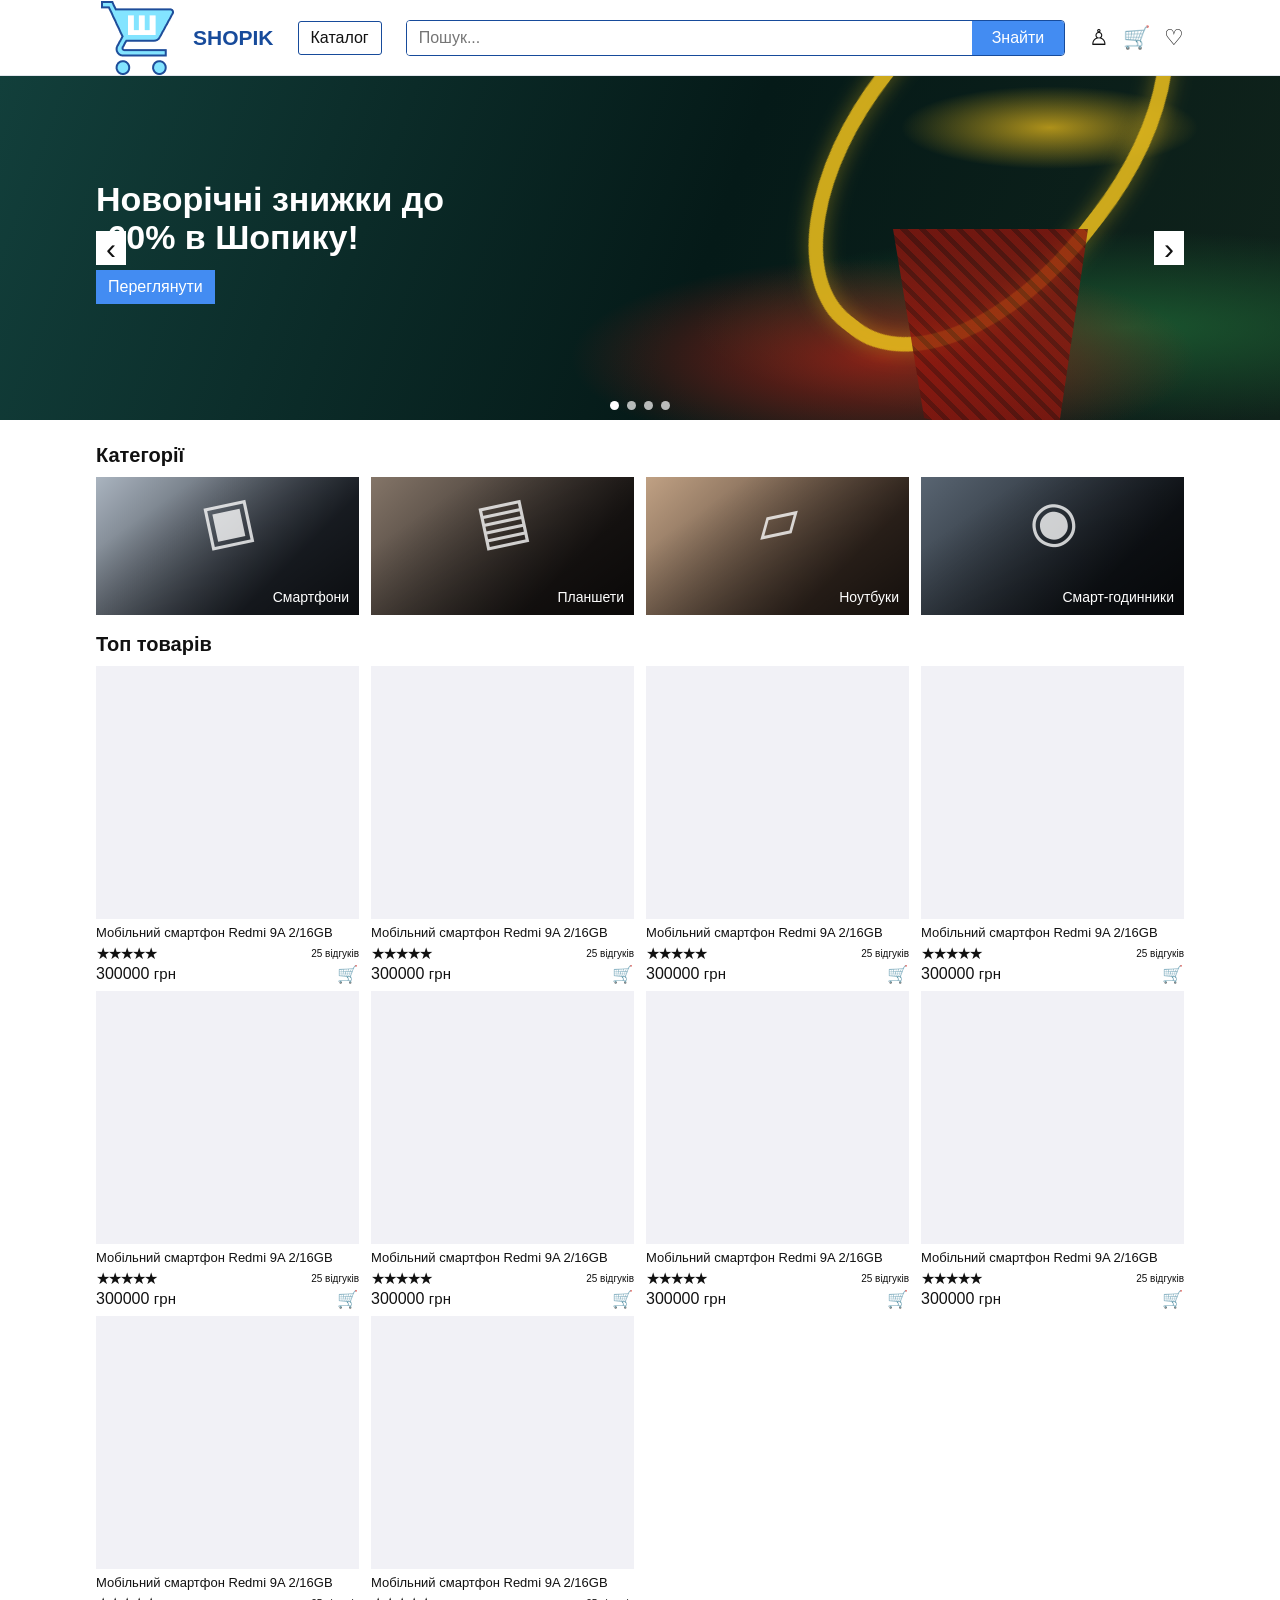
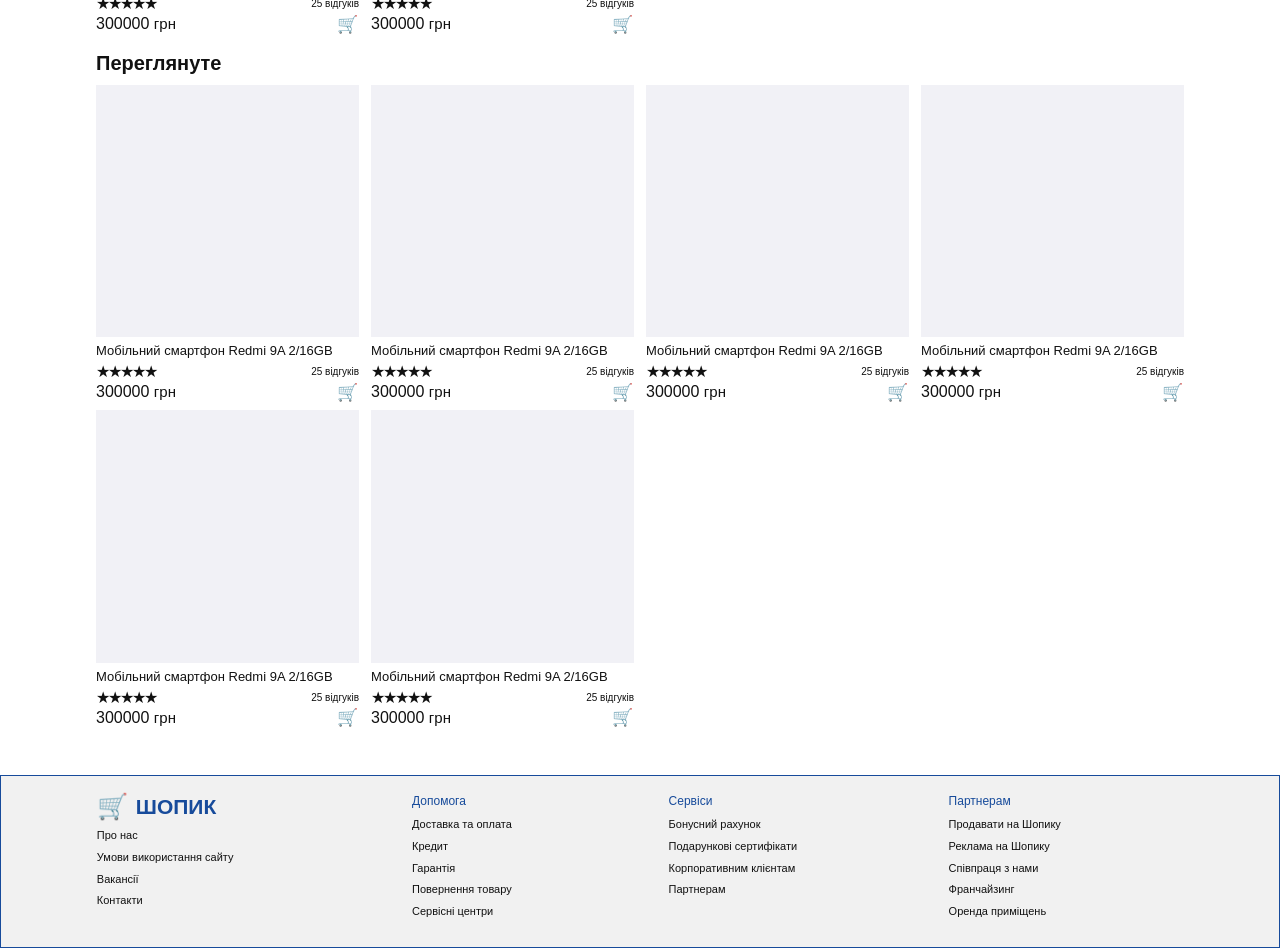
==== commit bd8a6ce9: "new" ====
--- a/index.html
+++ b/index.html
@@ -1,3 +1,4 @@
+
 <!doctype html>
 <html lang="uk">
 <head>
@@ -596,4 +597,3 @@
   </script>
 </body>
 </html>
->>>>>>> bd8a6ce (new)
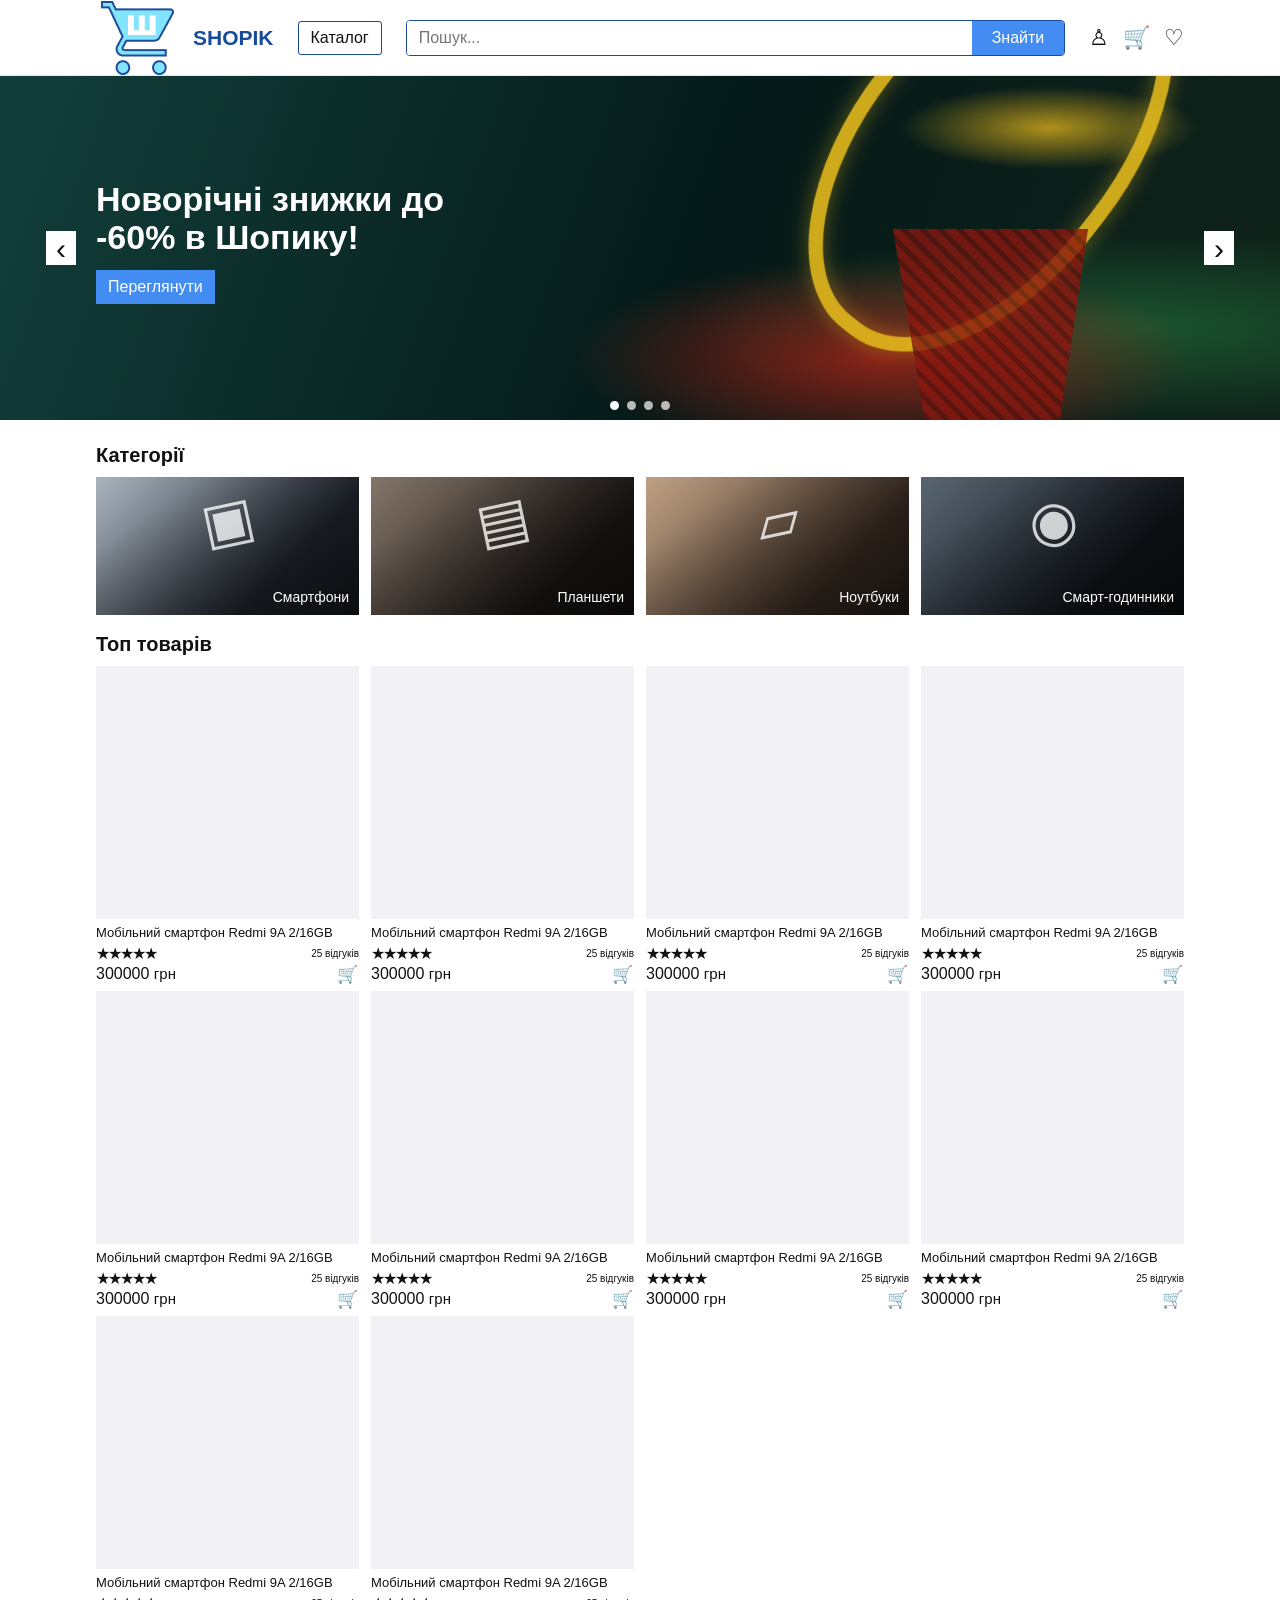
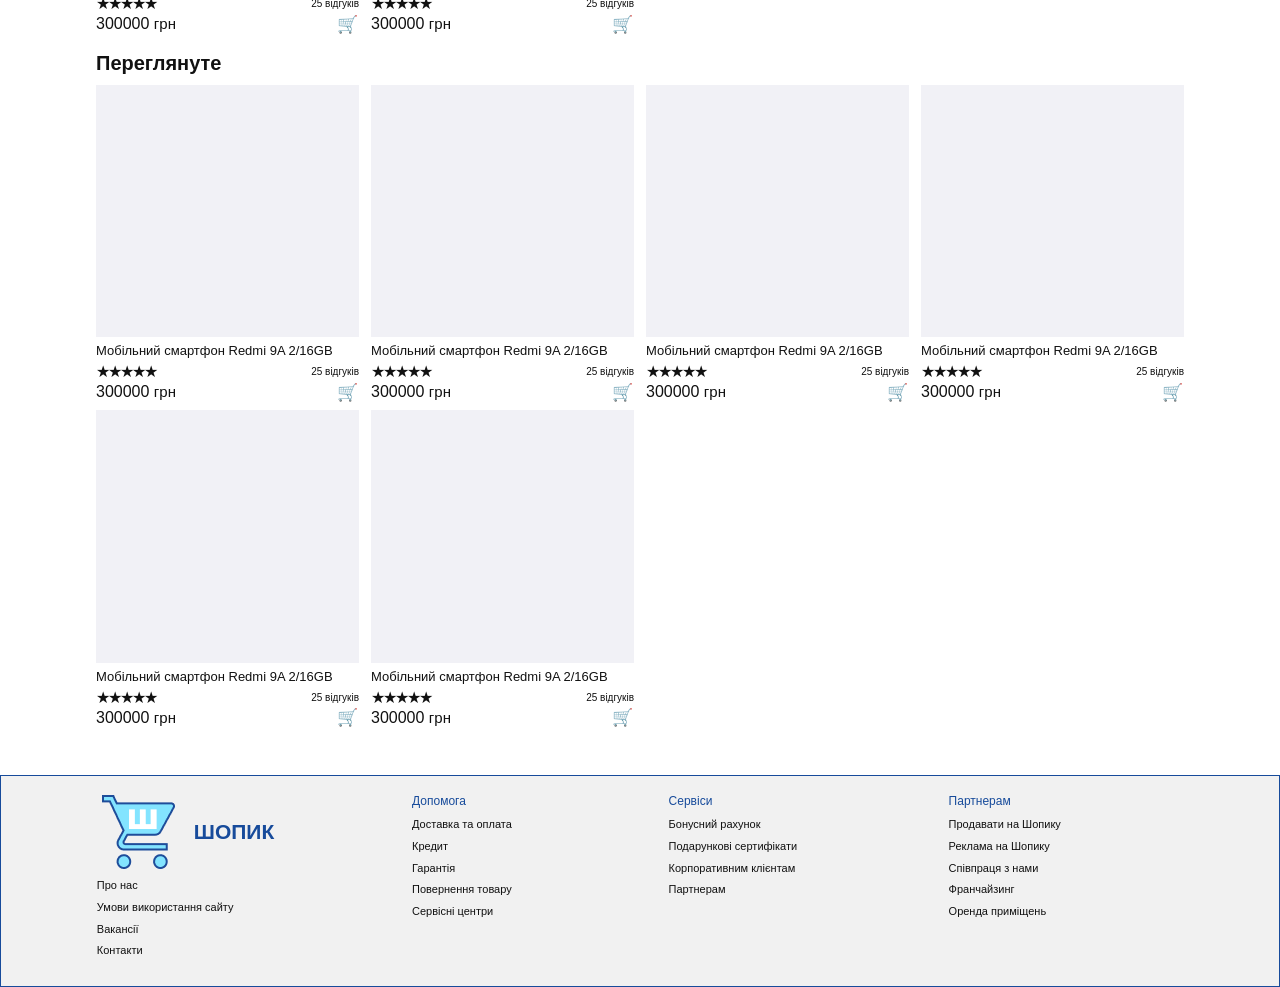
==== commit 05591bfa: "small changes" ====
--- a/index.html
+++ b/index.html
@@ -1,4 +1,3 @@
-
 <!doctype html>
 <html lang="uk">
 <head>
@@ -300,7 +299,7 @@
     <div class="page-container footer-grid">
       <div class="footer-brand">
         <a class="brand" href="#top">
-          <span class="brand__cart" aria-hidden="true">🛒</span>
+          <img src="img/logo.png">
           <span>Шопик</span>
         </a>
         <p>Про нас</p>
@@ -333,267 +332,7 @@
       </section>
     </div>
   </footer>
-  <script>
-    const hero = document.querySelector('.hero');
-    const heroTitle = document.getElementById('hero-title');
-    const heroLink = document.getElementById('hero-link');
-    const sliderDots = Array.from(document.querySelectorAll('.slider-dots__dot'));
-    const detailPage = document.getElementById('detail-page');
-    const detailContent = document.getElementById('detail-content');
-    const pageContent = document.querySelector('.page-content');
-
-    const slides = [
-      {
-        title: 'Новорічні знижки до -60% в Шопику!',
-        link: '#top-products',
-        linkText: 'Переглянути',
-        theme: 'hero--discount'
-      },
-      {
-        title: 'Новий смартфон — нові можливості!',
-        link: '#category/phones',
-        linkText: 'До смартфонів',
-        theme: 'hero--phones'
-      },
-      {
-        title: 'Навчання й робота з Apple-гаджетами',
-        link: '#category/tablets',
-        linkText: 'Обрати планшет',
-        theme: 'hero--tablets'
-      },
-      {
-        title: 'Порівнюй техніку й обирай зручно',
-        link: '#category/laptops',
-        linkText: 'До ноутбуків',
-        theme: 'hero--laptops'
-      }
-    ];
-
-    let currentSlide = 0;
-
-    function showSlide(index) {
-      currentSlide = (index + slides.length) % slides.length;
-      const slide = slides[currentSlide];
-
-      hero.classList.remove('hero--discount', 'hero--phones', 'hero--tablets', 'hero--laptops');
-      hero.classList.add(slide.theme);
-      heroTitle.textContent = slide.title;
-      heroLink.href = slide.link;
-      heroLink.textContent = slide.linkText;
-
-      sliderDots.forEach((dot, dotIndex) => {
-        dot.classList.toggle('is-active', dotIndex === currentSlide);
-      });
-      document.querySelector('.slider-dots').setAttribute('aria-label', `Слайд ${currentSlide + 1} з ${slides.length}`);
-    }
-
-    document.querySelector('.slider-arrow--left').addEventListener('click', () => showSlide(currentSlide - 1));
-    document.querySelector('.slider-arrow--right').addEventListener('click', () => showSlide(currentSlide + 1));
-    sliderDots.forEach((dot, index) => dot.addEventListener('click', () => showSlide(index)));
-
-    const categories = {
-      phones: {
-        title: 'Смартфони',
-        description: 'Сучасні смартфони для звʼязку, роботи, навчання та розваг.',
-        label: 'Смартфони',
-        itemTitle: 'Мобільний смартфон Redmi 9A 2/16GB',
-        itemPrice: '300000 грн',
-        itemAlt: 'Зображення смартфона',
-        productId: 'redmi-9a'
-      },
-      tablets: {
-        title: 'Планшети',
-        description: 'Планшети для навчання, перегляду контенту та творчості.',
-        label: 'Планшети',
-        itemTitle: 'Планшет Galaxy Tab A8 4/64GB',
-        itemPrice: '8 999 грн',
-        itemAlt: 'Зображення планшета',
-        productId: 'galaxy-tab-a8'
-      },
-      laptops: {
-        title: 'Ноутбуки',
-        description: 'Ноутбуки для навчання, роботи й розваг вдома та поза ним.',
-        label: 'Ноутбуки',
-        itemTitle: 'Ноутбук Aspire 3 15.6"',
-        itemPrice: '18 499 грн',
-        itemAlt: 'Зображення ноутбука',
-        productId: 'aspire-3'
-      },
-      watches: {
-        title: 'Смарт-годинники',
-        description: 'Гаджети для спорту, здоровʼя та контролю сповіщень.',
-        label: 'Смарт-годинники',
-        itemTitle: 'Смарт-годинник Watch SE',
-        itemPrice: '7 499 грн',
-        itemAlt: 'Зображення смарт-годинника',
-        productId: 'watch-se'
-      }
-    };
-
-    const products = {
-      'redmi-9a': {
-        category: 'Смартфони',
-        title: 'Мобільний смартфон Redmi 9A 2/16GB',
-        price: '300000 грн',
-        description: 'Компактний смартфон для дзвінків, соціальних мереж, навчання та повсякденних завдань.',
-        specs: [
-          ['Памʼять', '2 ГБ ОЗП / 16 ГБ ROM'],
-          ['Екран', '6.53&quot;, HD+'],
-          ['Камера', '13 Мп основна'],
-          ['Акумулятор', '5000 мА·год'],
-          ['Система', 'Android']
-        ]
-      },
-      'galaxy-tab-a8': {
-        category: 'Планшети',
-        title: 'Планшет Galaxy Tab A8 4/64GB',
-        price: '8 999 грн',
-        description: 'Планшет для навчання, відео та перегляду контенту вдома й у дорозі.',
-        specs: [
-          ['Памʼять', '4 ГБ ОЗП / 64 ГБ ROM'],
-          ['Екран', '10.5&quot;, TFT'],
-          ['Камера', '8 Мп основна'],
-          ['Акумулятор', '7040 мА·год'],
-          ['Система', 'Android']
-        ]
-      },
-      'aspire-3': {
-        category: 'Ноутбуки',
-        title: 'Ноутбук Aspire 3 15.6"',
-        price: '18 499 грн',
-        description: 'Надійний ноутбук для навчання, роботи з документами та перегляду відео.',
-        specs: [
-          ['Памʼять', '8 ГБ ОЗП / SSD 256 ГБ'],
-          ['Екран', '15.6&quot;, Full HD'],
-          ['Процесор', 'AMD Ryzen 3'],
-          ['Відеокарта', 'Вбудована'],
-          ['Система', 'Без ОС']
-        ]
-      },
-      'watch-se': {
-        category: 'Смарт-годинники',
-        title: 'Смарт-годинник Watch SE',
-        price: '7 499 грн',
-        description: 'Годинник для контролю активності, спорту та отримання основних сповіщень.',
-        specs: [
-          ['Дисплей', 'OLED Retina'],
-          ['Корпус', 'Алюміній'],
-          ['Захист', 'Водо- та пилезахищений'],
-          ['Звʼязок', 'Bluetooth'],
-          ['Функції', 'Пульс і активність']
-        ]
-      }
-    };
-
-    function showHome(hashTarget) {
-      hero.hidden = false;
-      pageContent.hidden = false;
-      detailPage.hidden = true;
-
-      if (hashTarget) {
-        requestAnimationFrame(() => {
-          const target = document.querySelector(hashTarget);
-          if (target) target.scrollIntoView();
-        });
-      }
-    }
-
-    function showCategory(categoryId) {
-      const category = categories[categoryId];
-      if (!category) {
-        showHome();
-        return;
-      }
-
-      hero.hidden = true;
-      pageContent.hidden = true;
-      detailPage.hidden = false;
-      detailContent.innerHTML = `
-        <header class="detail-page__header">
-          <p class="detail-page__eyebrow">${category.label}</p>
-          <h1>${category.title}</h1>
-          <p>${category.description}</p>
-        </header>
-        <div class="detail-page__products">
-          <article class="detail-product">
-            <div class="detail-product__image" role="img" aria-label="${category.itemAlt}"></div>
-            <h2>${category.itemTitle}</h2>
-            <p class="detail-product__rating">★★★★★ <span>25 відгуків</span></p>
-            <p class="detail-product__price">${category.itemPrice}</p>
-            <a class="detail-product__link" href="#product/${category.productId}">Переглянути товар</a>
-          </article>
-        </div>
-      `;
-      document.title = `${category.title} — Шопик`;
-      window.scrollTo({ top: 0 });
-    }
-
-    function showProduct(productId) {
-      const product = products[productId];
-      if (!product) {
-        showHome();
-        return;
-      }
-
-      hero.hidden = true;
-      pageContent.hidden = true;
-      detailPage.hidden = false;
-      const specs = product.specs.map(([term, definition]) =>
-        `<div><dt>${term}</dt><dd>${definition}</dd></div>`
-      ).join('');
-      detailContent.innerHTML = `
-        <div class="product-detail">
-          <div class="product-detail__image" role="img" aria-label="${product.title}"></div>
-          <div class="product-detail__info">
-            <p class="detail-page__eyebrow">${product.category}</p>
-            <h1>${product.title}</h1>
-            <p class="product-detail__rating">★★★★★ <span>25 відгуків</span></p>
-            <p class="product-detail__price">${product.price}</p>
-            <p>${product.description}</p>
-            <h2>Основні характеристики</h2>
-            <dl class="product-detail__specs">
-              ${specs}
-            </dl>
-          </div>
-        </div>
-      `;
-      document.title = `${product.title} — Шопик`;
-      window.scrollTo({ top: 0 });
-    }
-
-    function handleRoute() {
-      const hash = window.location.hash.slice(1);
-
-      if (hash.startsWith('category/')) {
-        showCategory(hash.split('/')[1]);
-      } else if (hash.startsWith('product/')) {
-        showProduct(hash.split('/')[1]);
-      } else {
-        showHome(hash ? `#${hash}` : null);
-        if (!hash) document.title = 'Шопик — техніка для кожного';
-      }
-    }
-
-    document.querySelectorAll('.product-card').forEach((card) => {
-      card.addEventListener('click', (event) => {
-        if (event.target.closest('button')) return;
-        window.location.hash = `product/${card.dataset.product}`;
-      });
-      card.addEventListener('keydown', (event) => {
-        if (event.key === 'Enter' || event.key === ' ') {
-          event.preventDefault();
-          window.location.hash = `product/${card.dataset.product}`;
-        }
-      });
-    });
-
-    document.querySelectorAll('.product-card__purchase button').forEach((button) => {
-      button.addEventListener('click', (event) => event.stopPropagation());
-    });
-
-    window.addEventListener('hashchange', handleRoute);
-    showSlide(0);
-    handleRoute();
-  </script>
+  
+  <script src="./js/script.js"></script>
 </body>
 </html>
--- a/css/style.css
+++ b/css/style.css
@@ -229,11 +229,11 @@
 }
 
 .slider-arrow--left {
-  left: 0;
+  left: -50px;
 }
 
 .slider-arrow--right {
-  right: 0;
+  right: -50px  ;
 }
 
 .slider-dots {
